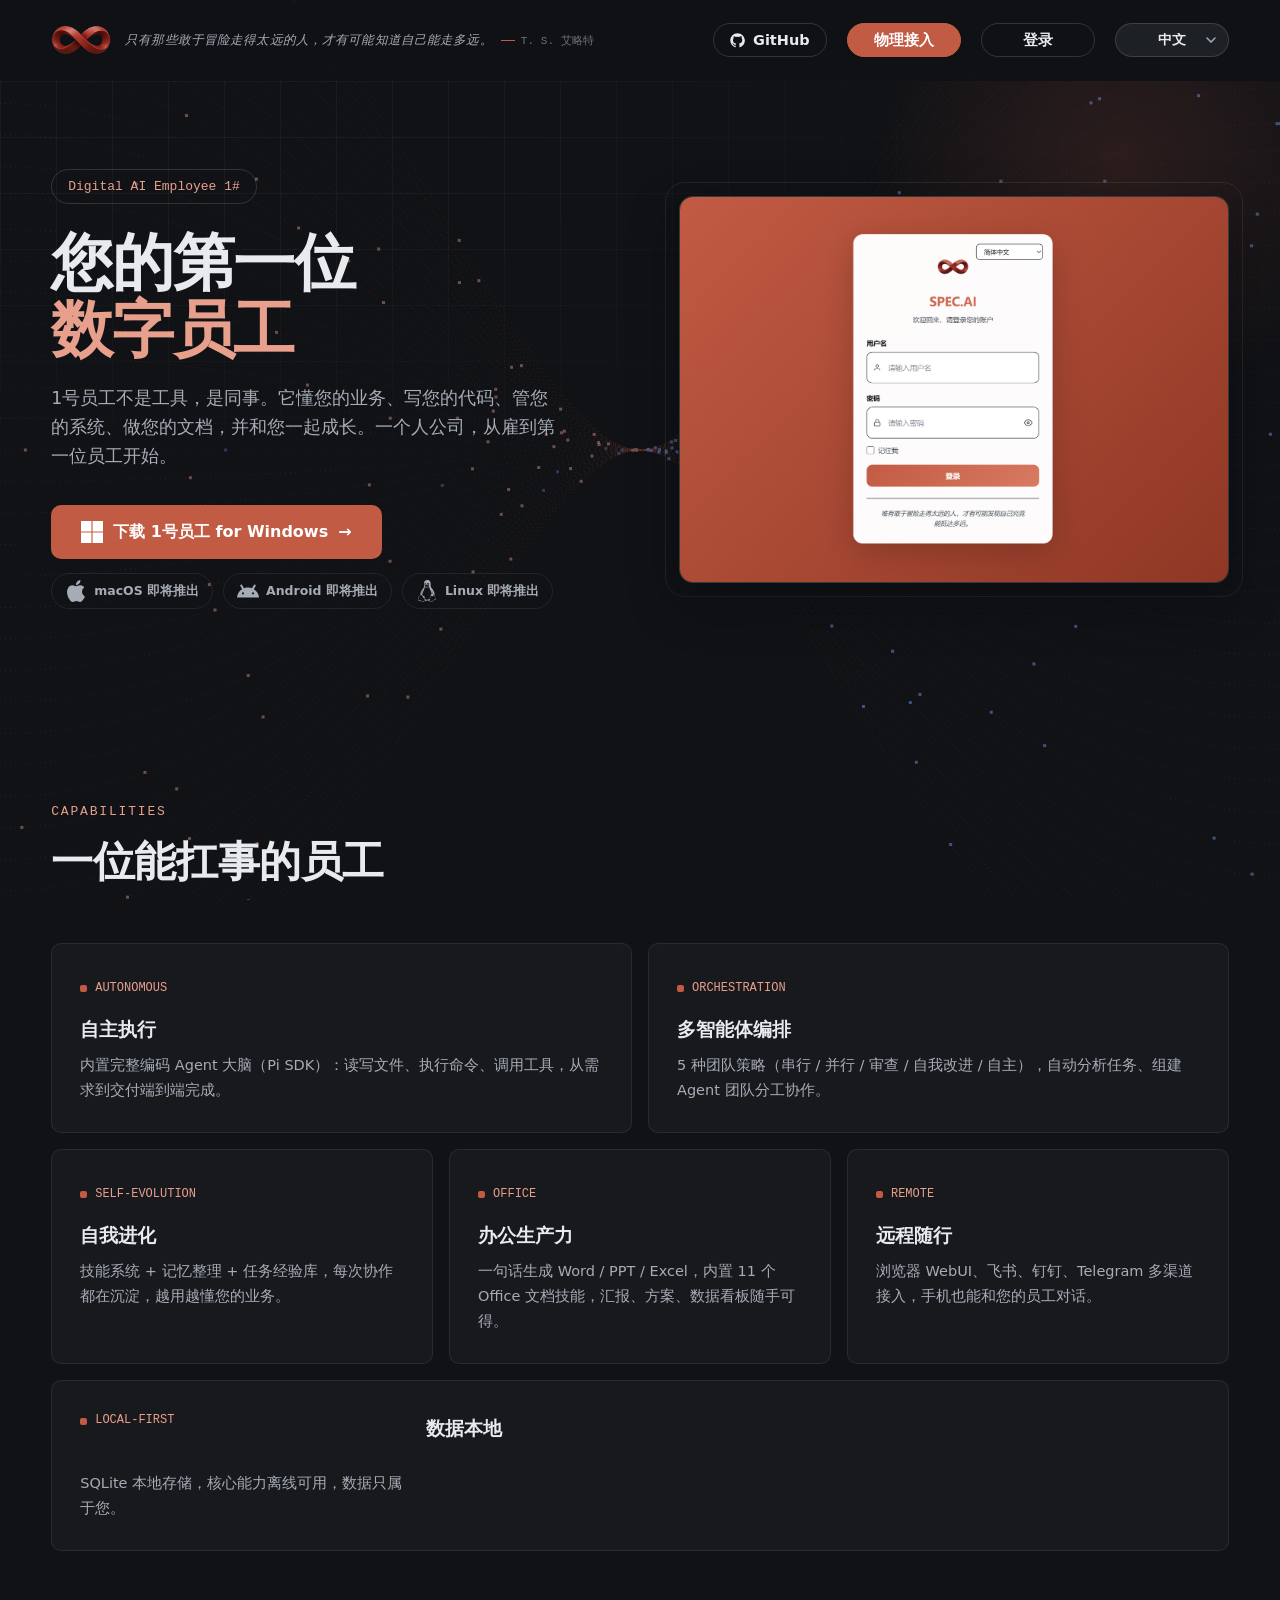
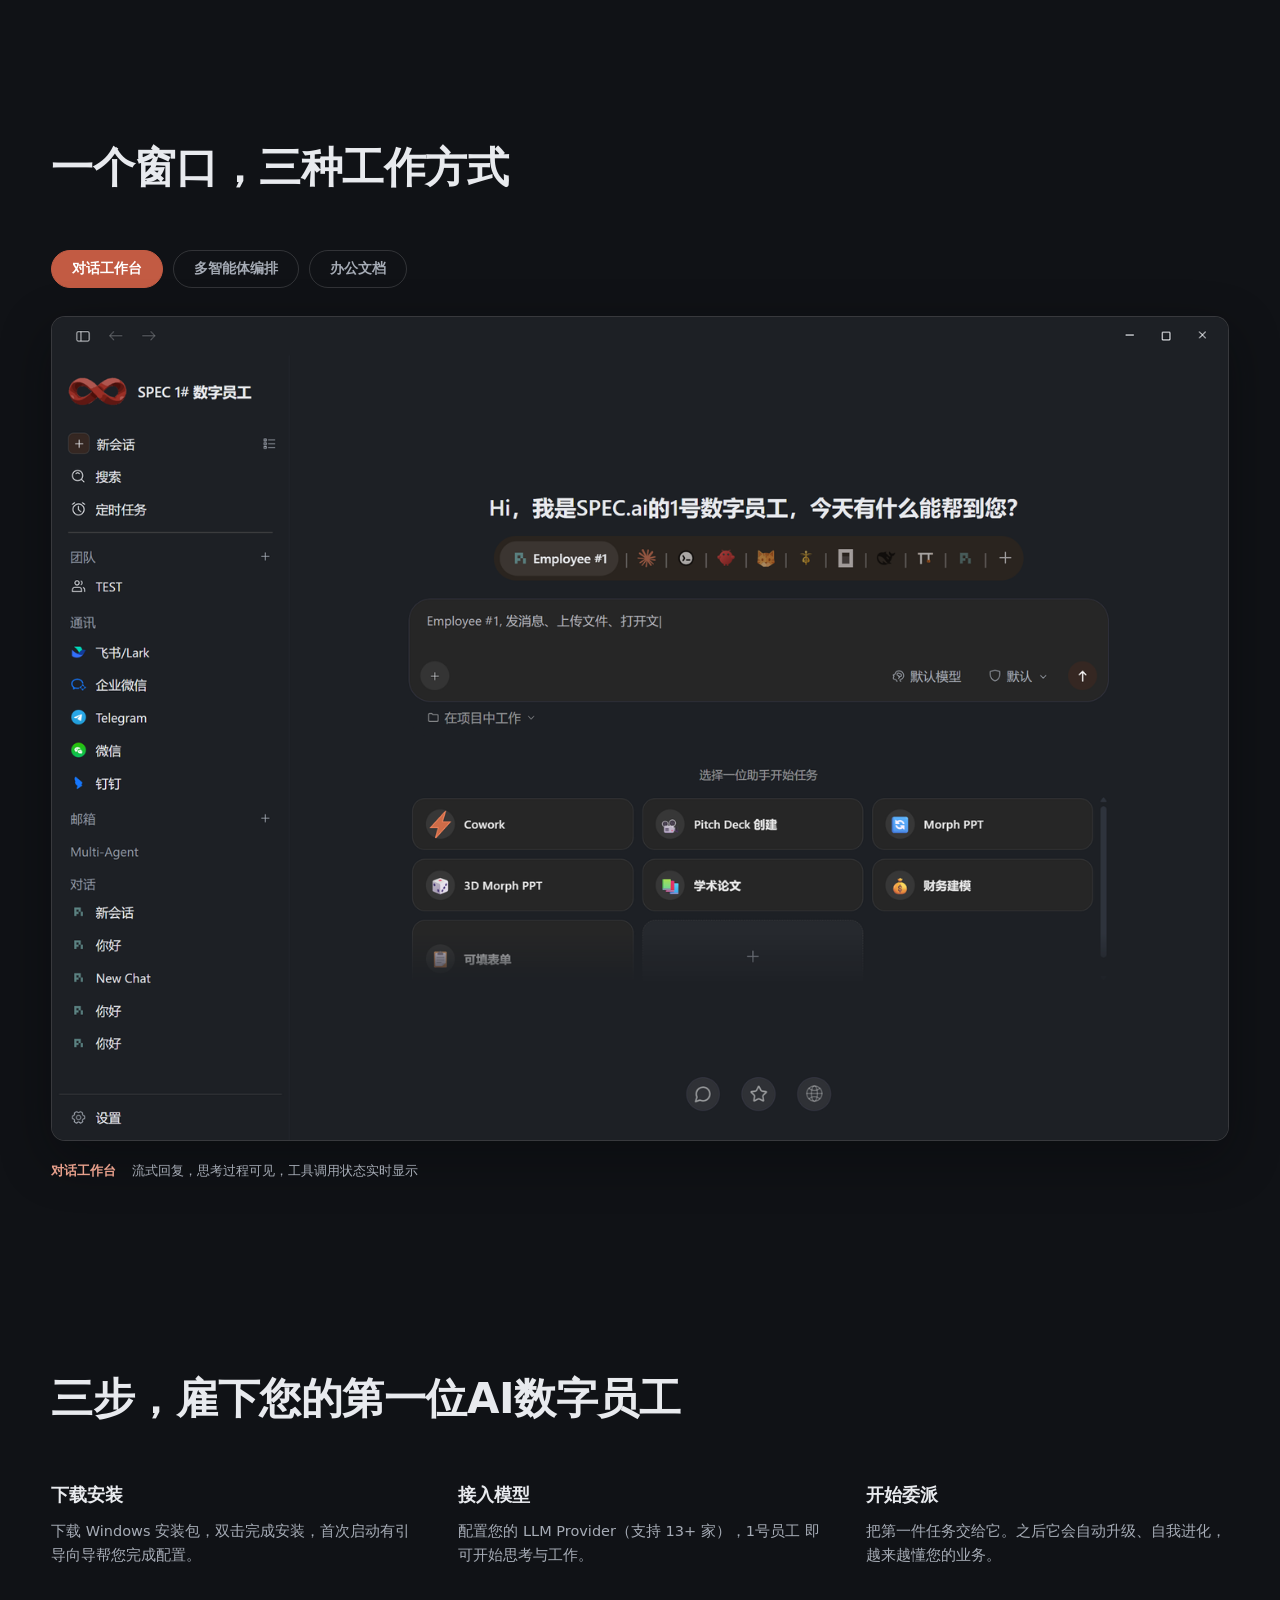
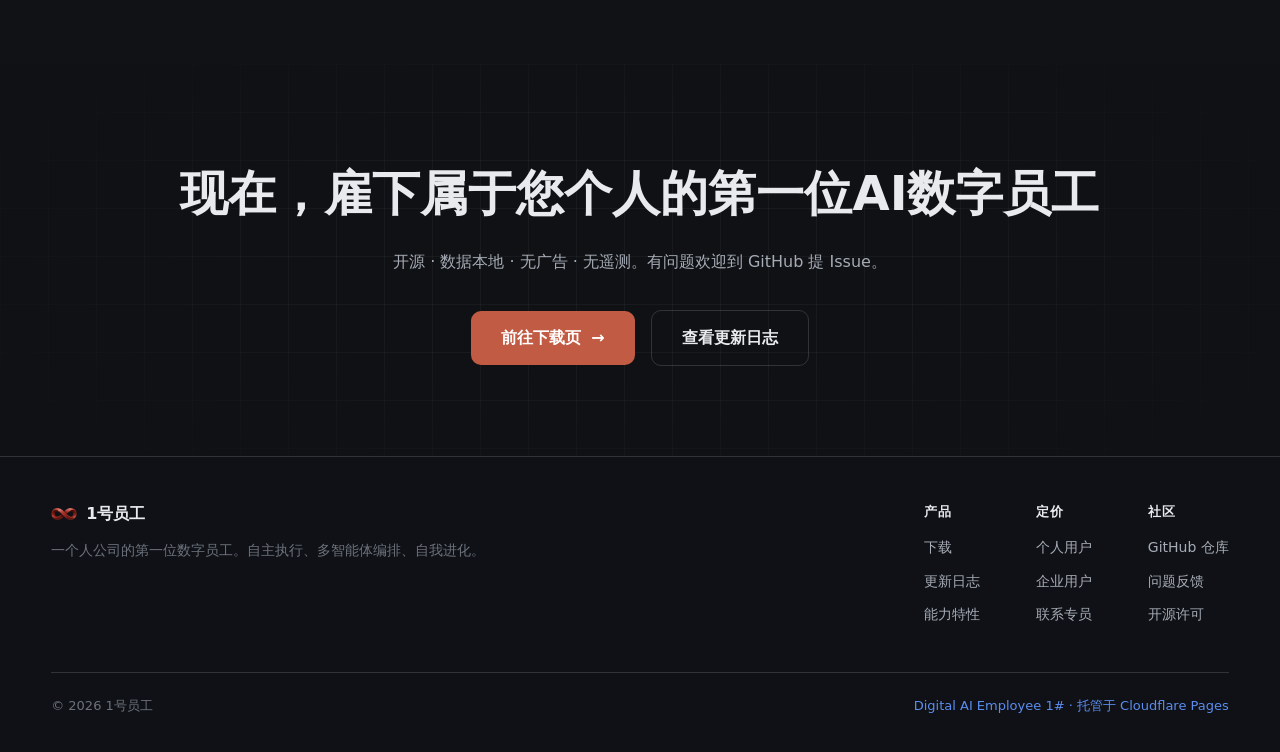
==== index.html @ 958ca96c "style(web): 首页下载区重排 + 标准品牌图标 — ①主下载按钮恢复原样式（含箭头），macOS/Android/Linux 改为底部弱化小胶囊（视觉层级清晰）②4 个系统图标全部替换为 S" ====
<!DOCTYPE html>
<html lang="zh-CN">
<head>
  <meta charset="UTF-8">
  <meta name="viewport" content="width=device-width, initial-scale=1.0">
  <title>1号员工，您的第一位数字员工 | Digital AI Employee 1#</title>
  <meta name="description" content="1号员工（Digital AI Employee 1#），一个人公司的第一位数字员工：自主执行、多智能体编排、自我进化、办公文档生成。Windows 正式版下载。">
  <meta property="og:title" content="1号员工，您的第一位数字员工">
  <meta property="og:description" content="不是工具，是同事。自主执行、多智能体编排、自我进化。Windows 正式版下载。">
  <meta property="og:type" content="website">
  <meta property="og:image" content="assets/img/app-hero.png">
  <meta property="og:image:width" content="1440">
  <meta property="og:image:height" content="1013">
  <link rel="icon" type="image/png" href="assets/img/favicon-32.png">
  <link rel="apple-touch-icon" href="assets/img/apple-touch-icon.png">
  <link rel="stylesheet" href="assets/css/style.css">
  <!-- SoftwareApplication 结构化数据（版本/下载链接随 releases.json 更新时同步修改） -->
  <script type="application/ld+json">
  {
    "@context": "https://schema.org",
    "@type": "SoftwareApplication",
    "name": "1号员工",
    "alternateName": "Digital AI Employee 1#",
    "applicationCategory": "BusinessApplication",
    "operatingSystem": "Windows 10/11",
    "softwareVersion": "1.1.3",
    "description": "一个人公司的第一位数字员工：自主执行、多智能体编排、自我进化、办公文档生成。",
    "url": "https://spec-ai.cn",
    "downloadUrl": "https://specai-agent-no1-installer.oss-cn-shanghai.aliyuncs.com/specai-1.1.3-win-x64.exe",
    "offers": { "@type": "Offer", "price": "0", "priceCurrency": "CNY" }
  }
  </script>
</head>
<body>

  
  <canvas id="bg-canvas" class="bg-canvas" aria-hidden="true"></canvas>
<!-- 导航 -->
  <header class="site-nav" id="site-nav">
    <div class="container">
      <a class="brand" href="index.html">
        <img src="assets/img/logo-nav.png" alt="1号员工 logo">
        <span class="brand-quote" data-i18n="brand-quote">Only those who will risk going too far can possibly find out how far one can go.<span class="quote-src" data-i18n="brand-quote-src">T. S. Eliot</span></span>
      </a>
      <nav class="nav-links" aria-label="主导航">
        <a class="nav-gh" href="https://github.com/lswdneil/Digital-AI-Employee" target="_blank" rel="noopener">
          <svg width="15" height="15" viewBox="0 0 24 24" fill="currentColor" aria-hidden="true"><path d="M12 .5C5.6.5.5 5.6.5 12c0 5.1 3.3 9.4 7.9 10.9.6.1.8-.2.8-.6v-2c-3.2.7-3.9-1.5-3.9-1.5-.5-1.3-1.3-1.7-1.3-1.7-1-.7.1-.7.1-.7 1.2.1 1.8 1.2 1.8 1.2 1 1.8 2.7 1.3 3.4 1 .1-.8.4-1.3.7-1.6-2.6-.3-5.3-1.3-5.3-5.7 0-1.3.4-2.3 1.2-3.1-.1-.3-.5-1.5.1-3.1 0 0 1-.3 3.2 1.2a11 11 0 0 1 5.8 0C17.3 4.7 18.3 5 18.3 5c.6 1.6.2 2.8.1 3.1.7.8 1.2 1.8 1.2 3.1 0 4.5-2.7 5.4-5.3 5.7.4.4.8 1.1.8 2.2v3.2c0 .3.2.7.8.6 4.6-1.5 7.9-5.8 7.9-10.9C23.5 5.6 18.4.5 12 .5Z"/></svg>
          <span data-i18n="nav-github">GitHub</span>
        </a>
        <a class="nav-gh nav-gh-brand" href="hardware.html" data-i18n="nav-hardware">物理接入</a>
        
      
        <a class="nav-gh nav-auth" href="login.html" data-i18n="nav-login">登录</a>
        <select class="lang-select" aria-label="Language" title="Language">
          <option value="zh">中文</option>
          <option value="en">English</option>
          <option value="ja">日本語</option>
          <option value="ko">한국어</option>
        </select>
      </nav>
    </div>
  </header>

  <main>
    <!-- Hero：左文案 / 右真实截图（非对称 Split） -->
    <section class="hero">
      <div class="container hero-inner">
        <div>
          <div class="hero-eyebrow fade-item">
            Digital AI Employee 1#
          </div>
          <h1 class="fade-item d1"><span data-i18n="hero-h1-1">您的第一位</span><br><span class="accent" data-i18n="hero-h1-2">数字员工</span></h1>
          <p class="hero-sub fade-item d2" data-i18n="hero-sub">1号员工不是工具，是同事。它懂您的业务、写您的代码、管您的系统、做您的文档，并和您一起成长。一个人公司，从雇到第一位员工开始。</p>
          <div id="hero-cta" class="hero-cta fade-item d3"></div>
        </div>
        <div class="hero-shot fade-item d4">
          <img src="assets/img/app-hero.png" alt="1号员工 对话工作台界面截图" width="1440" height="1013" data-i18n-alt="hero-shot-alt">
        </div>
      </div>
    </section>

    <!-- 能力特性（Bento 布局，由 releases.json + i18n 渲染） -->
    <section class="section" id="capabilities">
      <div class="container">
        <div class="section-head reveal">
          <div class="kicker">Capabilities</div>
          <h2 data-i18n="caps-title">一位能扛事的员工</h2>
        </div>
        <div id="caps-grid" class="caps"></div>
      </div>
    </section>

    <!-- 场景（真实截图 Tab） -->
    <section class="section section-alt section-scene">
      <div class="container">
        <div class="section-head reveal">
          <h2 data-i18n="scene-title">一个窗口，三种工作方式</h2>
        </div>

        <div class="tabs reveal" role="tablist" aria-label="工作场景">
          <button class="tab-btn active" data-tab="scene-work" role="tab" data-i18n="tab-work">对话工作台</button>
          <button class="tab-btn" data-tab="scene-team" role="tab" data-i18n="tab-team">多智能体编排</button>
          <button class="tab-btn" data-tab="scene-office" role="tab" data-i18n="tab-office">办公文档</button>
        </div>

        <div class="scene active" id="scene-work">
          <div class="scene-shot">
            <img src="assets/img/scene-work.png" alt="对话工作台界面截图" width="1440" height="1008">
          </div>
          <p class="scene-caption"><b data-i18n="tab-work">对话工作台</b><span data-i18n="cap-work">，流式回复，思考过程可见，工具调用状态实时显示</span></p>
        </div>

        <div class="scene" id="scene-team">
          <div class="scene-shot">
            <img src="assets/img/scene-team.png" alt="多智能体编排界面截图" width="1440" height="1008">
          </div>
          <p class="scene-caption"><b data-i18n="tab-team">多智能体编排</b><span data-i18n="cap-team">，5 种团队策略，自动组队分工，审批流人机协作</span></p>
        </div>

        <div class="scene" id="scene-office">
          <div class="scene-shot">
            <img src="assets/img/scene-light.png" alt="办公文档生成界面截图" width="1440" height="1057">
          </div>
          <p class="scene-caption"><b data-i18n="tab-office">办公文档</b><span data-i18n="cap-office">，一句话生成 Word / PPT / Excel，内置 11 个 Office 技能</span></p>
        </div>
      </div>
    </section>

    <!-- 三步上手 -->
    <section class="section">
      <div class="container">
        <div class="section-head reveal">
          <h2 data-i18n="steps-title">三步，雇下您的第一位AI数字员工</h2>
        </div>
        <div class="steps">
          <div class="step reveal">
            <h3><span data-i18n="step-1-t">下载安装</span></h3>
            <p data-i18n="step-1-d">下载 Windows 安装包，双击完成安装，首次启动有引导向导帮您完成配置。</p>
          </div>
          <div class="step reveal">
            <h3><span data-i18n="step-2-t">接入模型</span></h3>
            <p data-i18n="step-2-d">配置您的 LLM Provider（支持 13+ 家），1号员工 即可开始思考与工作。</p>
          </div>
          <div class="step reveal">
            <h3><span data-i18n="step-3-t">开始委派</span></h3>
            <p data-i18n="step-3-d">把第一件任务交给它。之后它会自动升级、自我进化，越来越懂您的业务。</p>
          </div>
        </div>
      </div>
    </section>

    <!-- 最终 CTA -->
    <section class="cta-band">
      <div class="container">
        <h2 class="reveal" data-i18n="cta-title">现在，雇下属于您个人的第一位AI数字员工</h2>
        <p class="reveal" data-i18n="cta-desc">开源 · 数据本地 · 无广告 · 无遥测。有问题欢迎到 GitHub 提 Issue。</p>
        <div class="hero-cta reveal">
          <a href="download.html" class="btn btn-primary" data-i18n="cta-download">前往下载页 <span class="arrow">→</span></a>
          <a href="changelog.html" class="btn btn-ghost-dark" data-i18n="cta-changelog">查看更新日志</a>
        </div>
      </div>
    </section>
  </main>

  <!-- 页脚 -->
  <footer class="site-footer">
    <div class="container">
            <div class="footer-grid">
        <div class="footer-intro">
          <div class="footer-brand">
            <img src="assets/img/logo-nav.png" alt="1号员工 logo">
            <span>1号员工</span>
          </div>
          <p class="footer-desc" data-i18n="footer-desc">一个人公司的第一位数字员工。自主执行、多智能体编排、自我进化。</p>
        </div>
        <div class="footer-cols">
          <div class="footer-col">
            <h4 data-i18n="footer-prod">产品</h4>
            <a href="download.html" data-i18n="footer-dl">下载</a>
            <a href="changelog.html" data-i18n="footer-log">更新日志</a>
            <a href="index.html#capabilities" data-i18n="footer-caps">能力特性</a>
          </div>
          <div class="footer-col">
            <h4 data-i18n="footer-pricing">定价</h4>
            <a href="pricing.html" data-i18n="footer-price-personal">个人用户</a>
            <a href="enterprise.html" data-i18n="footer-price-enterprise">企业用户</a>
            <a href="mailto:wd_alpha@163.com" data-i18n="footer-contact-sales">联系专员</a>
          </div>
          <div class="footer-col">
            <h4 data-i18n="footer-community">社区</h4>
            <a href="https://github.com/lswdneil/Digital-AI-Employee" target="_blank" rel="noopener" data-i18n="footer-gh">GitHub 仓库</a>
            <a href="https://github.com/lswdneil/Digital-AI-Employee/issues" target="_blank" rel="noopener" data-i18n="footer-issues">问题反馈</a>
            <a href="https://github.com/lswdneil/SPEC.AI.Website/blob/main/LICENSE" target="_blank" rel="noopener" data-i18n="footer-license">开源许可</a>
          </div>
        </div>
      </div>
<div class="footer-bottom">
        <span><span data-i18n="footer-copy">© 2026 1号员工</span></span>
        <span class="info-blue" data-i18n="footer-host">Digital AI Employee 1# · 托管于 Cloudflare Pages</span>
      </div>
    </div>
  </footer>

  <script src="assets/i18n/zh.js?v=6"></script>
  <script src="assets/js/main.js?v=5"></script>
  <script src="assets/js/background.js?v=5"></script>
</body>
</html>
---- assets/css/style.css ----
/* ============================================================
   1号员工（Digital AI Employee 1#）— 官网样式 v2（全站深色）
   品牌体系：D+B（DeepSeek 质感 + 红褐品牌锚点），全站锁定深色主题
   主色：红褐 #c25b43（暗色模式主行动色），呼应 App 图标红 #842018
   底色：中性蓝灰 深 #101216 / #17191d / #1d2025
   信息蓝 #5b8def 仅用于 info 类（版本号、链接等），与主行动色分离
   无外部字体依赖（国内访问友好），全部使用系统字体栈
   ============================================================ */

/* ---------- 设计令牌（全站深色） ---------- */
:root {
  /* 品牌红褐色阶（对应 App --aou-* 暗色系） */
  --aou-6: #c25b43;   /* 主行动色 */
  --aou-7: #d97a62;   /* hover */
  --aou-8: #e8a08c;   /* 浅红褐文字（深底） */
  --aou-9: #f3c8ba;

  /* 底色（中性蓝灰，深色主题内明度层次） */
  --ink: #101216;      /* 主背景 */
  --ink-2: #17191d;    /* 次级表面 / 卡片 */
  --ink-3: #1d2025;    /* 三级表面 / 分隔 */
  --ink-4: #262a31;    /* 边框加强 */

  /* 品牌主色（全站统一暗色模式主行动色） */
  --accent: #c25b43;
  --accent-hover: #d97a62;
  --accent-soft: #e8a08c;

  /* 信息蓝（仅 info：版本号、链接） */
  --info: #5b8def;

  /* 文字 */
  --text-primary: #e8eaee;
  --text-secondary: #a6acb6;
  --text-muted: #6c727c;

  /* 分隔线 */
  --line: rgba(255, 255, 255, 0.14);
  --line-soft: rgba(255, 255, 255, 0.08);

  --mono: "Cascadia Code", "JetBrains Mono", Consolas, "SF Mono", Menlo,
          "PingFang SC", "Hiragino Sans GB", "Microsoft YaHei", "Noto Sans CJK SC", monospace;
  --sans: "PingFang SC", "Hiragino Sans GB", "Microsoft YaHei", "Noto Sans CJK SC",
          -apple-system, "Segoe UI", system-ui, sans-serif;
  --radius: 10px;
  --maxw: 1100px;
  --shadow-pop: 0 18px 50px rgba(7, 9, 12, 0.45);
}

/* ---------- 基础 ---------- */
* { box-sizing: border-box; margin: 0; padding: 0; }

html { scroll-behavior: smooth; }

body {
  font-family: var(--sans);
  background: var(--ink);
  color: var(--text-primary);
  line-height: 1.65;
  -webkit-font-smoothing: antialiased;
  text-rendering: optimizeLegibility;
}

img, svg { display: block; max-width: 100%; }

a { color: inherit; }

/* ---------- 全站固定背景（Gateway Flow 粒子流线） ---------- */
.bg-canvas {
  position: fixed;
  inset: 0;
  width: 100%;
  height: 100%;
  z-index: 0;
  pointer-events: none;
  opacity: 0.6;
}

::selection { background: var(--accent); color: #fff; }

:focus-visible {
  outline: 2px solid var(--accent);
  outline-offset: 3px;
  border-radius: 4px;
}

.container {
  width: 100%;
  margin: 0 auto;
  padding: 0 clamp(16px, 4vw, 56px);
}

.mono { font-family: var(--mono); }

/* ---------- 顶部导航 ---------- */
.site-nav {
  position: sticky; top: 0; z-index: 50;
  backdrop-filter: blur(12px);
  -webkit-backdrop-filter: blur(12px);
  background: rgba(16, 18, 22, 0.85);
  border-bottom: 1px solid transparent;
}
.site-nav.is-scrolled { border-color: var(--line); background: rgba(16, 18, 22, 0.94); }
.site-nav .container {
  display: flex; align-items: center; justify-content: space-between;
  min-height: 76px;
  padding-top: 10px;
  padding-bottom: 10px;
}
.brand {
  display: flex; align-items: center; gap: 14px;
  text-decoration: none;
  min-width: 0;
  flex: 1 1 auto;
}
.brand img {
  width: 60px; height: 60px;
  border-radius: 12px;
  object-fit: contain;
  flex: none;
}
.brand-quote {
  font-size: 12.5px;
  line-height: 1.5;
  color: var(--text-secondary);
  font-style: italic;
  letter-spacing: 0.01em;
  min-width: 0;
  white-space: normal;
}
.brand-quote .quote-src {
  display: inline;
  font-style: normal;
  font-family: var(--mono);
  font-size: 11px;
  color: var(--text-muted);
  margin-left: 8px;
}
.brand-quote .quote-src::before {
  content: "";
  display: inline-block;
  width: 14px; height: 1px;
  background: var(--accent);
  vertical-align: middle;
  margin-right: 6px;
}
.nav-links { display: flex; align-items: center; gap: 20px; }
.nav-links a {
  color: var(--text-secondary); text-decoration: none; font-size: 14.5px;
  transition: color 0.18s ease;
}
.nav-links a:hover { color: var(--text-primary); }
.nav-gh {
  display: inline-flex; align-items: center; justify-content: center; gap: 8px;
  color: var(--text-primary) !important;
  border: 1px solid var(--line); border-radius: 999px;
  padding: 0 16px; font-size: 13.5px; font-weight: 600; line-height: 1;
  height: 34px;
  white-space: nowrap;
  transition: border-color 0.18s ease, background 0.18s ease;
}
.nav-gh:hover { border-color: var(--accent); background: rgba(194, 91, 67, 0.12); }

/* 品牌底色按钮（物理接入） */
.nav-gh-brand {
  background: var(--accent);
  border-color: var(--accent);
  color: #fff !important;
}
.nav-gh-brand:hover {
  background: var(--accent-hover);
  border-color: var(--accent-hover);
  box-shadow: 0 6px 18px rgba(194, 91, 67, 0.35);
}

/* 物理世界按钮（翡翠绿，taste-skill 单一 accent + AA 对比：白字 4.5:1+） */
.nav-gh-physical {
  background: #178a4d;
  border-color: #178a4d;
  color: #fff !important;
}
.nav-gh-physical:hover {
  background: #1ea35c;
  border-color: #1ea35c;
  box-shadow: 0 6px 18px rgba(23, 138, 77, 0.35);
}

/* ---------- 语言下拉（最右上角，与 GitHub 按钮同尺寸） ---------- */
.lang-select {
  font-family: var(--sans);
  font-size: 13.5px; font-weight: 600;
  line-height: 1;
  color: var(--text-primary);
  background: var(--ink-3);
  border: 1px solid var(--line);
  border-radius: 999px;
  padding: 0 16px;
  text-align: center;
  height: 34px;
  cursor: pointer;
  appearance: none;
  -webkit-appearance: none;
  background-image: url("data:image/svg+xml,%3Csvg xmlns='http://www.w3.org/2000/svg' width='10' height='6' viewBox='0 0 10 6'%3E%3Cpath d='M1 1l4 4 4-4' stroke='%23a6acb6' stroke-width='1.5' fill='none' stroke-linecap='round'/%3E%3C/svg%3E");
  background-repeat: no-repeat;
  background-position: right 12px center;
  transition: border-color 0.15s ease;
}
.lang-select:hover { border-color: var(--accent); }
.lang-select:focus-visible { outline: 2px solid var(--accent); outline-offset: 2px; }
.lang-select option { background: var(--ink-2); color: var(--text-primary); }

/* ---------- Hero（非对称 Split：左文案 / 右截图） ---------- */
.hero {
  background: transparent;
  color: var(--text-primary);
  position: relative;
  overflow: hidden;
  padding: 88px 0 96px;
}
/* 背景网格 + 红褐光晕（纯 CSS） */
.hero::before {
  content: "";
  position: absolute; inset: 0;
  background-image:
    linear-gradient(rgba(255, 255, 255, 0.04) 1px, transparent 1px),
    linear-gradient(90deg, rgba(255, 255, 255, 0.04) 1px, transparent 1px);
  background-size: 56px 56px;
  mask-image: radial-gradient(ellipse 80% 80% at 20% 10%, #000 20%, transparent 75%);
  -webkit-mask-image: radial-gradient(ellipse 80% 80% at 20% 10%, #000 20%, transparent 75%);
  pointer-events: none;
}
.hero::after {
  content: "";
  position: absolute;
  width: 560px; height: 560px; border-radius: 50%;
  background: radial-gradient(circle, rgba(194, 91, 67, 0.16), transparent 65%);
  top: -200px; right: -120px;
  pointer-events: none;
}
.hero-inner {
  position: relative; z-index: 1;
  display: grid;
  grid-template-columns: 1.02fr 0.98fr;
  gap: 56px;
  align-items: center;
}

.hero-eyebrow {
  display: inline-flex; align-items: center; gap: 10px;
  font-family: var(--mono); font-size: 13px; color: var(--accent-soft);
  border: 1px solid var(--line); border-radius: 999px;
  padding: 6px 16px; margin-bottom: 26px;
}
.hero-eyebrow .dot { width: 7px; height: 7px; border-radius: 50%; background: var(--accent); box-shadow: 0 0 10px var(--accent); }

.hero h1 {
  font-size: clamp(40px, 5.6vw, 62px);
  font-weight: 900;
  letter-spacing: -0.02em;
  line-height: 1.08;
  margin-bottom: 20px;
}
.hero h1 .accent { color: var(--accent-soft); }
.hero-sub {
  max-width: 46ch;
  font-size: clamp(15.5px, 1.9vw, 17.5px);
  color: var(--text-secondary);
  margin-bottom: 34px;
}

.hero-cta { display: flex; align-items: center; gap: 16px; flex-wrap: wrap; margin-bottom: 0; }

/* Hero 下载区：主下载按钮 + 预留平台小入口 */
.hero-dl {
  display: flex;
  flex-direction: column;
  align-items: flex-start;
  gap: 14px;
}
.hero-dl-main { display: flex; flex-wrap: wrap; gap: 12px; }
.hero-soon-row { display: flex; flex-wrap: wrap; gap: 10px; }
.hero-soon-item {
  display: inline-flex;
  align-items: center;
  gap: 7px;
  font-size: 12.5px;
  font-weight: 600;
  color: var(--text-secondary);
  border: 1px solid var(--line-soft);
  border-radius: 999px;
  padding: 6px 13px;
  text-decoration: none;
  white-space: nowrap;
  transition: border-color 0.18s ease, color 0.18s ease;
}
.hero-soon-item:hover { border-color: rgba(194, 91, 67, 0.45); color: var(--text-primary); }
.hero-soon-item svg { flex: none; }

.btn {
  display: inline-flex; align-items: center; gap: 10px;
  font-size: 16px; font-weight: 700;
  padding: 14px 30px; border-radius: var(--radius);
  text-decoration: none; cursor: pointer; border: none;
  transition: transform 0.16s ease, box-shadow 0.16s ease, background 0.16s ease;
}
.btn:active { transform: translateY(1px); }

.btn-primary { background: var(--accent); color: #fff; }
.btn-primary:hover { background: var(--accent-hover); box-shadow: 0 12px 30px rgba(194, 91, 67, 0.4); transform: translateY(-2px); }
.btn-primary .arrow { transition: transform 0.18s ease; }
.btn-primary:hover .arrow { transform: translateX(4px); }

.btn-ghost-dark { border: 1px solid var(--line); color: var(--text-primary); background: transparent; }
.btn-ghost-dark:hover { border-color: rgba(255, 255, 255, 0.4); transform: translateY(-2px); }

/* Hero 右侧截图 */
.hero-shot {
  position: relative;
}
.hero-shot img {
  width: 100%;
  height: auto;
  max-width: 1440px;
  margin: 0 auto;
  border-radius: 14px;
  border: 1px solid var(--line);
  box-shadow: var(--shadow-pop);
  background: var(--ink-2);
}
.hero-shot::after {
  content: "";
  position: absolute; inset: -14px;
  border: 1px solid var(--line-soft);
  border-radius: 20px;
  z-index: -1;
}

/* ---------- 通用区块（全站深色） ---------- */
.section { padding: 96px 0; }
.section-tight { padding-top: 56px; }
.section-tight-sm { padding-top: 40px; }
.section-head { margin-bottom: 56px; }
.section-head .kicker {
  font-family: var(--mono); font-size: 13px; letter-spacing: 0.14em;
  color: var(--accent-soft); text-transform: uppercase; margin-bottom: 14px;
}
.section-head h2 {
  font-size: clamp(28px, 4.5vw, 42px);
  font-weight: 900; letter-spacing: -0.01em; line-height: 1.2;
}

/* 区块背景层次（深色内明度微调） */
.section-alt { background: rgba(23, 25, 29, 0.88); }
.section-alt .section-head h2 { color: var(--text-primary); }

/* ---------- 能力区（Bento 不对称网格） ---------- */
.caps {
  display: grid;
  grid-template-columns: repeat(12, 1fr);
  gap: 16px;
}
.cap-item {
  grid-column: span 6;
  background: var(--ink-2);
  border: 1px solid var(--line-soft);
  border-radius: var(--radius);
  padding: 30px 28px;
  transition: transform 0.18s ease, border-color 0.18s ease;
}
.cap-item:hover { transform: translateY(-3px); border-color: rgba(194, 91, 67, 0.45); }
.cap-item h3 { font-size: 18.5px; font-weight: 800; margin-bottom: 8px; }
.cap-item p { color: var(--text-secondary); font-size: 14.5px; line-height: 1.7; }
.cap-item .cap-tag {
  display: inline-flex; align-items: center; gap: 8px;
  font-family: var(--mono); font-size: 12px; color: var(--accent-soft);
  margin-bottom: 16px;
}
.cap-item .cap-tag::before {
  content: ""; width: 7px; height: 7px; border-radius: 2px;
  background: var(--accent);
}
.cap-sm { grid-column: span 4; }
.cap-wide { grid-column: span 12; display: grid; grid-template-columns: 1fr 2.4fr; gap: 24px; align-items: center; }
.cap-wide h3 { margin-bottom: 0; }
.cap-wide p { margin-bottom: 0; }

/* ---------- 场景区（真实截图） ---------- */
.section-scene { background: var(--ink); }
.tabs { display: flex; gap: 10px; margin-bottom: 28px; flex-wrap: wrap; }
.tab-btn {
  font-size: 14px; font-weight: 600;
  padding: 9px 20px; border-radius: 999px;
  border: 1px solid var(--line); background: transparent; color: var(--text-secondary);
  cursor: pointer; transition: all 0.18s ease;
}
.tab-btn:hover { color: var(--text-primary); }
.tab-btn.active { background: var(--accent); border-color: var(--accent); color: #fff; }

.scene { display: none; }
.scene.active { display: block; animation: fadeUp 0.4s ease both; }
.scene-shot {
  border: 1px solid var(--line);
  border-radius: 14px;
  background: var(--ink-2);
  overflow: hidden;
  box-shadow: var(--shadow-pop);
}
.scene-shot img { width: 100%; height: auto; max-width: 1440px; margin: 0 auto; }
.scene-caption {
  margin-top: 20px; display: flex; gap: 16px; flex-wrap: wrap;
  font-family: var(--mono); font-size: 13px; color: var(--text-secondary);
}
.scene-caption b { color: var(--accent-soft); font-weight: 600; }
.scene-caption .info-blue { color: var(--info); }

/* ---------- 三步上手 ---------- */
.steps { display: grid; grid-template-columns: repeat(3, 1fr); gap: 44px; position: relative; }
.step { position: relative; padding-top: 0; }
.step h3 { font-size: 18px; font-weight: 800; margin-bottom: 10px; }
.step h3 .step-no { color: var(--accent); font-family: var(--mono); margin-right: 8px; }
.step p { color: var(--text-secondary); font-size: 14.5px; }

/* ---------- 最终 CTA ---------- */
.cta-band {
  background: rgba(16, 18, 22, 0.9);
  color: var(--text-primary);
  padding: 90px 0;
  position: relative; overflow: hidden;
  text-align: center;
}
.cta-band::before {
  content: ""; position: absolute; inset: 0;
  background-image:
    linear-gradient(rgba(255, 255, 255, 0.04) 1px, transparent 1px),
    linear-gradient(90deg, rgba(255, 255, 255, 0.04) 1px, transparent 1px);
  background-size: 48px 48px;
  mask-image: radial-gradient(ellipse 80% 100% at 50% 50%, #000 30%, transparent 75%);
  -webkit-mask-image: radial-gradient(ellipse 80% 100% at 50% 50%, #000 30%, transparent 75%);
  pointer-events: none;
}
.cta-band h2 { font-size: clamp(30px, 5vw, 48px); font-weight: 900; margin-bottom: 16px; position: relative; }
.cta-band p { color: var(--text-secondary); margin-bottom: 34px; position: relative; }
.cta-band .hero-cta { justify-content: center; position: relative; }

/* ---------- 硬件接入页 ---------- */
.hw-card .os-icon { background: var(--ink-3); color: var(--accent-soft); }
.status-badge {
  display: inline-flex; align-items: center; gap: 6px;
  font-size: 11.5px; font-weight: 700;
  padding: 3px 10px; border-radius: 999px;
  margin-top: 14px;
}
.status-badge::before { content: ""; width: 6px; height: 6px; border-radius: 50%; background: currentColor; }
.status-badge.ready { color: #3fbf77; background: rgba(63, 191, 119, 0.12); }
.status-badge.soon { color: #d9a13c; background: rgba(217, 161, 60, 0.12); }
.status-badge.eval { color: #a6acb6; background: rgba(166, 172, 182, 0.12); }
.hw-route {
  display: grid; grid-template-columns: 1.6fr 1fr 1.4fr auto;
  align-items: center; gap: 18px;
  padding: 16px 4px; border-bottom: 1px solid var(--line-soft);
  font-size: 14.5px;
}
.hw-route .mono { color: var(--accent-soft); font-size: 12.5px; }
.hw-note { margin-top: 24px; font-size: 13.5px; color: var(--text-muted); }

/* ---------- 页脚 ---------- */
.site-footer { background: rgba(16, 18, 22, 0.92); border-top: 1px solid var(--line); color: var(--text-muted); padding: 44px 0 36px; }
.footer-grid {
  display: flex;
  justify-content: space-between;
  align-items: flex-start;
  gap: 48px;
  flex-wrap: wrap;
  margin-bottom: 36px;
}
.footer-intro { flex: 1 1 300px; min-width: 0; }
.footer-cols { display: flex; gap: 56px; flex-wrap: wrap; }
.footer-brand { font-weight: 800; color: var(--text-primary); font-size: 16px; display: flex; align-items: center; gap: 9px; }
.footer-brand img { width: 26px; height: 26px; object-fit: contain; }
.footer-desc {
  margin-top: 12px;
  font-size: 14px;
  line-height: 1.6;
  white-space: nowrap;
}
.footer-col h4 { font-size: 13px; color: var(--text-primary); margin-bottom: 14px; letter-spacing: 0.06em; }
.footer-col a { display: block; font-size: 14px; color: var(--text-secondary); text-decoration: none; margin-bottom: 10px; }
.footer-col a:hover { color: var(--accent-soft); }
.footer-bottom {
  border-top: 1px solid var(--line); padding-top: 22px;
  display: flex; justify-content: space-between; gap: 16px; flex-wrap: wrap;
  font-size: 13px;
}
.footer-bottom .info-blue { color: var(--info); }
.footer-bottom--plain { border-top: none; padding-top: 0; }

/* ---------- 子页面（下载 / 更新日志） ---------- */
.page-hero { background: rgba(16, 18, 22, 0.88); color: var(--text-primary); padding: 64px 0 56px; border-bottom: 1px solid var(--line-soft); }
.page-hero h1 { font-size: clamp(30px, 4.5vw, 44px); font-weight: 900; margin-bottom: 10px; }
.page-hero p { color: var(--text-secondary); max-width: 680px; }
.page-hero p .info-blue { color: var(--info); }

.dl-grid { display: grid; grid-template-columns: repeat(3, 1fr); gap: 22px; }
.dl-card {
  border: 1px solid var(--line-soft); border-radius: var(--radius);
  background: var(--ink-2);
  padding: 26px 24px;
  transition: transform 0.18s ease, border-color 0.18s ease;
  display: flex; flex-direction: column;
}
.dl-card:hover { transform: translateY(-4px); border-color: rgba(194, 91, 67, 0.4); }
.dl-card .os-icon {
  width: 46px; height: 46px; border-radius: 12px;
  background: var(--ink-3); color: var(--accent-soft);
  display: grid; place-items: center; margin-bottom: 18px;
  font-size: 20px;
}
.dl-card h3 { font-size: 19px; font-weight: 800; margin-bottom: 4px; }
.dl-card .os-hint { font-size: 13.5px; color: var(--text-muted); margin-bottom: 20px; }
.dl-card > p { font-size: 14px; color: var(--text-secondary); }
.dl-card .btn { justify-content: center; width: 100%; font-size: 15px; padding: 12px 20px; }
.dl-card .soon {
  display: inline-flex; align-items: center; justify-content: center; gap: 8px;
  width: 100%; font-size: 15px; font-weight: 700;
  padding: 12px 20px; border-radius: var(--radius);
  border: 1px dashed var(--line); color: var(--text-secondary);
}
.dl-card .meta {
  margin-top: 16px; padding-top: 14px; border-top: 1px dashed var(--line-soft);
  font-family: var(--mono); font-size: 12.5px; color: var(--text-muted);
  display: flex; justify-content: space-between; gap: 8px; word-break: break-all;
}

.dl-files { margin-top: 44px; }
.dl-files h2 { font-size: 20px; font-weight: 800; margin-bottom: 20px; }
.file-row {
  display: grid; grid-template-columns: 1.6fr 1fr 2.4fr auto;
  align-items: center; gap: 18px;
  padding: 18px 4px; border-bottom: 1px solid var(--line-soft);
}
.file-row.head { font-family: var(--mono); font-size: 12px; color: var(--text-muted); letter-spacing: 0.06em; border-bottom-color: var(--line); }
.file-name { font-weight: 700; font-size: 14.5px; word-break: break-all; }
.file-type { font-size: 13px; color: var(--text-muted); }
.file-size { font-family: var(--mono); font-size: 13px; color: var(--text-secondary); }
.file-sha { font-family: var(--mono); font-size: 12px; color: var(--text-muted); word-break: break-all; }
.copy-btn {
  font-size: 12.5px; font-weight: 600; color: var(--accent-soft);
  background: transparent; border: 1px solid rgba(194, 91, 67, 0.4);
  border-radius: 7px; padding: 6px 12px; cursor: pointer; white-space: nowrap;
  transition: all 0.15s ease;
}
.copy-btn:hover { background: var(--accent); border-color: var(--accent); color: #fff; }
.copy-btn.copied { background: #3fbf77; border-color: #3fbf77; color: #fff; }

.install-tips { margin-top: 56px; }
.install-tips h2 { font-size: 20px; font-weight: 800; margin-bottom: 20px; }
.tip {
  display: grid; grid-template-columns: 96px 1fr; gap: 18px;
  padding: 18px 0; border-bottom: 1px solid var(--line-soft);
  align-items: start;
}
.tip .step-num {
  font-family: var(--mono); font-weight: 800; color: var(--accent-soft); font-size: 14px; padding-top: 3px;
}
.tip p { font-size: 14.5px; color: var(--text-secondary); }
.tip code {
  font-family: var(--mono); font-size: 13px; background: rgba(255, 255, 255, 0.07);
  padding: 1px 7px; border-radius: 5px; color: var(--accent-soft);
}

/* ---------- 更新日志 ---------- */
.release {
  display: grid; grid-template-columns: 190px 1fr;
  gap: 30px; padding: 34px 0;
  border-bottom: 1px solid var(--line-soft);
}
.release:first-child { border-top: 1px solid var(--line-soft); }
.release-ver .tag {
  font-family: var(--mono); font-weight: 800; font-size: 19px;
}
.release-ver .tag a { text-decoration: none; }
.release-ver .tag a:hover { color: var(--accent-soft); }
.release-ver .date { font-family: var(--mono); font-size: 13px; color: var(--text-muted); margin-top: 6px; }
.release-ver .badge-new {
  display: inline-block; margin-top: 10px;
  font-size: 11.5px; font-weight: 700; color: #fff; background: var(--accent);
  padding: 3px 10px; border-radius: 999px;
}
.release-body ul { list-style: none; }
.release-body li {
  position: relative; padding-left: 22px; margin-bottom: 8px;
  font-size: 15px; color: var(--text-secondary);
}
.release-body li::before {
  content: ""; position: absolute; left: 4px; top: 10px;
  width: 7px; height: 7px; border-radius: 2px; background: var(--accent);
}

/* ---------- 404 ---------- */
.err-wrap { min-height: 70vh; display: grid; place-items: center; text-align: center; padding: 60px 24px; }
.err-code { font-family: var(--mono); font-size: clamp(80px, 16vw, 160px); font-weight: 900; line-height: 1; color: transparent; -webkit-text-stroke: 2px var(--accent); }
.err-wrap p { color: var(--text-secondary); margin: 18px 0 30px; }

/* ---------- 滚动显现 ---------- */
.reveal { opacity: 0; transform: translateY(26px); transition: opacity 0.6s ease, transform 0.6s ease; }
.reveal.in { opacity: 1; transform: none; }

@keyframes fadeUp { from { opacity: 0; transform: translateY(18px); } to { opacity: 1; transform: none; } }

/* 入场动画（Hero） */
.fade-item { opacity: 0; animation: fadeUp 0.7s ease forwards; }
.fade-item.d1 { animation-delay: 0.08s; }
.fade-item.d2 { animation-delay: 0.18s; }
.fade-item.d3 { animation-delay: 0.3s; }
.fade-item.d4 { animation-delay: 0.44s; }

/* ---------- 响应式 ---------- */
@media (max-width: 960px) {
  .hero-inner { grid-template-columns: 1fr; gap: 40px; }
  .hero { text-align: left; }
  .hero-cta { justify-content: flex-start; }
  .caps { grid-template-columns: 1fr; }
  .cap-item, .cap-sm, .cap-wide { grid-column: span 1; }
  .cap-wide { grid-template-columns: 1fr; }
  .steps { grid-template-columns: 1fr; gap: 30px; }
  .dl-grid { grid-template-columns: 1fr; }
  .file-row { grid-template-columns: 1fr; gap: 8px; padding: 16px 0; }
  .file-row.head { display: none; }
  .release { grid-template-columns: 1fr; gap: 14px; }
  .footer-grid { flex-direction: column; gap: 28px; }
  .footer-desc { white-space: normal; }
  .nav-links .nav-link-text { display: none; }
  .brand img { width: 48px; height: 48px; }
  .site-nav .container { min-height: 68px; }
}

@media (prefers-reduced-motion: reduce) {
  *, *::before, *::after { animation-duration: 0.01ms !important; transition-duration: 0.01ms !important; }
  html { scroll-behavior: auto; }
  .reveal { opacity: 1; transform: none; }
  .fade-item { opacity: 1; }
}

/* ---------- 账户体系（登录 / 注册） ---------- */
.auth-card {
  max-width: 440px;
  margin: 0 auto;
  background: var(--ink-2);
  border: 1px solid var(--line-soft);
  border-radius: var(--radius);
  padding: 32px 30px 28px;
}
.auth-tabs {
  display: flex;
  gap: 4px;
  background: rgba(255, 255, 255, 0.04);
  border-radius: 10px;
  padding: 4px;
  margin-bottom: 18px;
}
.auth-tab {
  flex: 1;
  padding: 9px 0;
  border: none;
  border-radius: 8px;
  background: transparent;
  color: var(--text-secondary);
  font-size: 14.5px;
  font-weight: 700;
  cursor: pointer;
  transition: background 0.18s ease, color 0.18s ease;
}
.auth-tab.active { background: var(--accent); color: #fff; }
.auth-methods {
  display: flex;
  gap: 18px;
  margin-bottom: 22px;
}
.auth-method {
  border: none;
  background: transparent;
  color: var(--text-muted);
  font-size: 14px;
  padding: 0 0 6px;
  cursor: pointer;
  border-bottom: 2px solid transparent;
}
.auth-method.active { color: var(--text-primary); border-bottom-color: var(--accent); }
.auth-field { margin-bottom: 16px; }
.auth-field label {
  display: block;
  font-size: 13px;
  color: var(--text-secondary);
  margin-bottom: 7px;
}
.auth-field input {
  width: 100%;
  box-sizing: border-box;
  background: var(--ink);
  border: 1px solid var(--line);
  border-radius: 10px;
  color: var(--text-primary);
  font-size: 15px;
  padding: 11px 14px;
  outline: none;
  transition: border-color 0.18s ease;
}
.auth-field input:focus { border-color: rgba(194, 91, 67, 0.55); }
.auth-field input::placeholder { color: var(--text-muted); }
.auth-code-row { display: flex; gap: 10px; }
.auth-code-row input { flex: 1; min-width: 0; }
.auth-code-row .btn { white-space: nowrap; }
#auth-submit { width: 100%; margin-top: 6px; }
.auth-msg {
  min-height: 20px;
  margin-top: 14px;
  font-size: 13.5px;
  line-height: 1.55;
  color: var(--text-secondary);
}
.auth-msg.error { color: #e0605a; }
.auth-msg.ok { color: var(--info); }
.auth-hint {
  margin-top: 14px;
  font-size: 12.5px;
  color: var(--text-muted);
  line-height: 1.6;
}
.auth-link-row {
  display: flex;
  justify-content: center;
  gap: 16px;
  margin-top: 10px;
}
.auth-link {
  border: none;
  background: transparent;
  color: var(--accent-soft);
  font-size: 13px;
  cursor: pointer;
  padding: 4px 2px;
  text-decoration: underline;
  text-underline-offset: 3px;
}
.auth-link:hover { color: var(--accent); }
.auth-method:disabled { opacity: 0.4; cursor: not-allowed; }

/* ---------- 账户中心 ---------- */
.acc-block { margin-bottom: 26px; }
.acc-block-title { font-size: 16px; font-weight: 800; margin-bottom: 14px; color: var(--text-primary); }
.acc-rows { margin: 0; }
.acc-row {
  display: flex;
  justify-content: space-between;
  gap: 16px;
  padding: 10px 0;
  border-bottom: 1px solid var(--line-soft);
  font-size: 14px;
}
.acc-row dt { color: var(--text-secondary); }
.acc-row dd { color: var(--text-primary); margin: 0; text-align: right; word-break: break-all; }
.acc-stats { display: grid; grid-template-columns: repeat(3, 1fr); gap: 14px; }
.acc-stat {
  background: var(--ink);
  border: 1px solid var(--line-soft);
  border-radius: 12px;
  padding: 16px 14px;
  text-align: center;
}
.acc-stat b { display: block; font-size: 22px; font-weight: 900; color: var(--text-primary); margin-bottom: 4px; }
.acc-stat span { font-size: 12.5px; color: var(--text-muted); }
.acc-history { border-top: 1px solid var(--line-soft); }
.acc-history-row {
  display: flex;
  justify-content: space-between;
  align-items: center;
  padding: 10px 2px;
  border-bottom: 1px solid var(--line-soft);
  font-size: 13.5px;
}
.acc-history-method { color: var(--accent-soft); font-family: var(--mono); font-size: 12.5px; }
.acc-history-time { color: var(--text-secondary); }
.acc-history-empty { color: var(--text-muted); font-size: 13.5px; padding: 12px 0; }
.acc-actions { margin-top: 22px; }
.acc-sec { margin-bottom: 18px; }
.acc-sec-actions { display: flex; gap: 12px; flex-wrap: wrap; margin-top: 6px; }
.btn-danger {
  background: transparent;
  border: 1px solid rgba(224, 96, 90, 0.5);
  color: #e0605a;
}
.btn-danger:hover { background: rgba(224, 96, 90, 0.12); }
@media (max-width: 560px) {
  .acc-stats { grid-template-columns: 1fr; }
}

/* ---------- 定价页 ---------- */
.plan-grid {
  display: grid;
  grid-template-columns: repeat(2, 1fr);
  gap: 22px;
  max-width: 860px;
  margin: 0 auto;
}
.plan-card {
  background: var(--ink-2);
  border: 1px solid var(--line-soft);
  border-radius: var(--radius);
  padding: 30px 28px;
  display: flex;
  flex-direction: column;
}
.plan-card-pro { border-color: rgba(194, 91, 67, 0.5); }
.plan-card h3 { font-size: 19px; font-weight: 800; margin-bottom: 6px; }
.plan-price { display: flex; align-items: baseline; gap: 6px; margin: 12px 0 4px; }
.plan-price b { font-size: 34px; font-weight: 900; letter-spacing: -0.01em; }
.plan-price span { font-size: 13.5px; color: var(--text-muted); }
.plan-desc { font-size: 13.5px; color: var(--text-secondary); margin-bottom: 18px; }
.plan-feats { list-style: none; padding: 0; margin: 0 0 22px; flex: 1; }
.plan-feats li {
  position: relative;
  padding-left: 20px;
  font-size: 14px;
  color: var(--text-secondary);
  margin-bottom: 10px;
}
.plan-feats li::before {
  content: "";
  position: absolute;
  left: 2px;
  top: 8px;
  width: 8px;
  height: 8px;
  border-radius: 2px;
  background: var(--accent);
}
.plan-card-pro .plan-feats li::before { background: var(--accent); }
.plan-period { display: flex; gap: 4px; margin: 4px 0 6px; }
.plan-period-btn {
  border: 1px solid var(--line);
  background: transparent;
  color: var(--text-secondary);
  font-size: 12.5px;
  padding: 5px 14px;
  border-radius: 8px;
  cursor: pointer;
  transition: all 0.18s ease;
}
.plan-period-btn.active {
  background: var(--accent);
  border-color: var(--accent);
  color: #fff;
}
.plan-card .btn { width: 100%; justify-content: center; }
.plan-order {
  max-width: 440px;
  margin: 34px auto 0;
  background: var(--ink-2);
  border: 1px solid var(--line-soft);
  border-radius: var(--radius);
  padding: 22px 26px;
  text-align: center;
  font-size: 14px;
}
.plan-order-ok { font-weight: 800; color: var(--text-primary); margin-bottom: 10px; }
.plan-order code {
  font-family: var(--mono);
  color: var(--accent-soft);
  background: rgba(194, 91, 67, 0.1);
  padding: 2px 8px;
  border-radius: 6px;
}
.plan-order .btn { margin-top: 12px; }
@media (max-width: 720px) {
  .plan-grid { grid-template-columns: 1fr; }
}
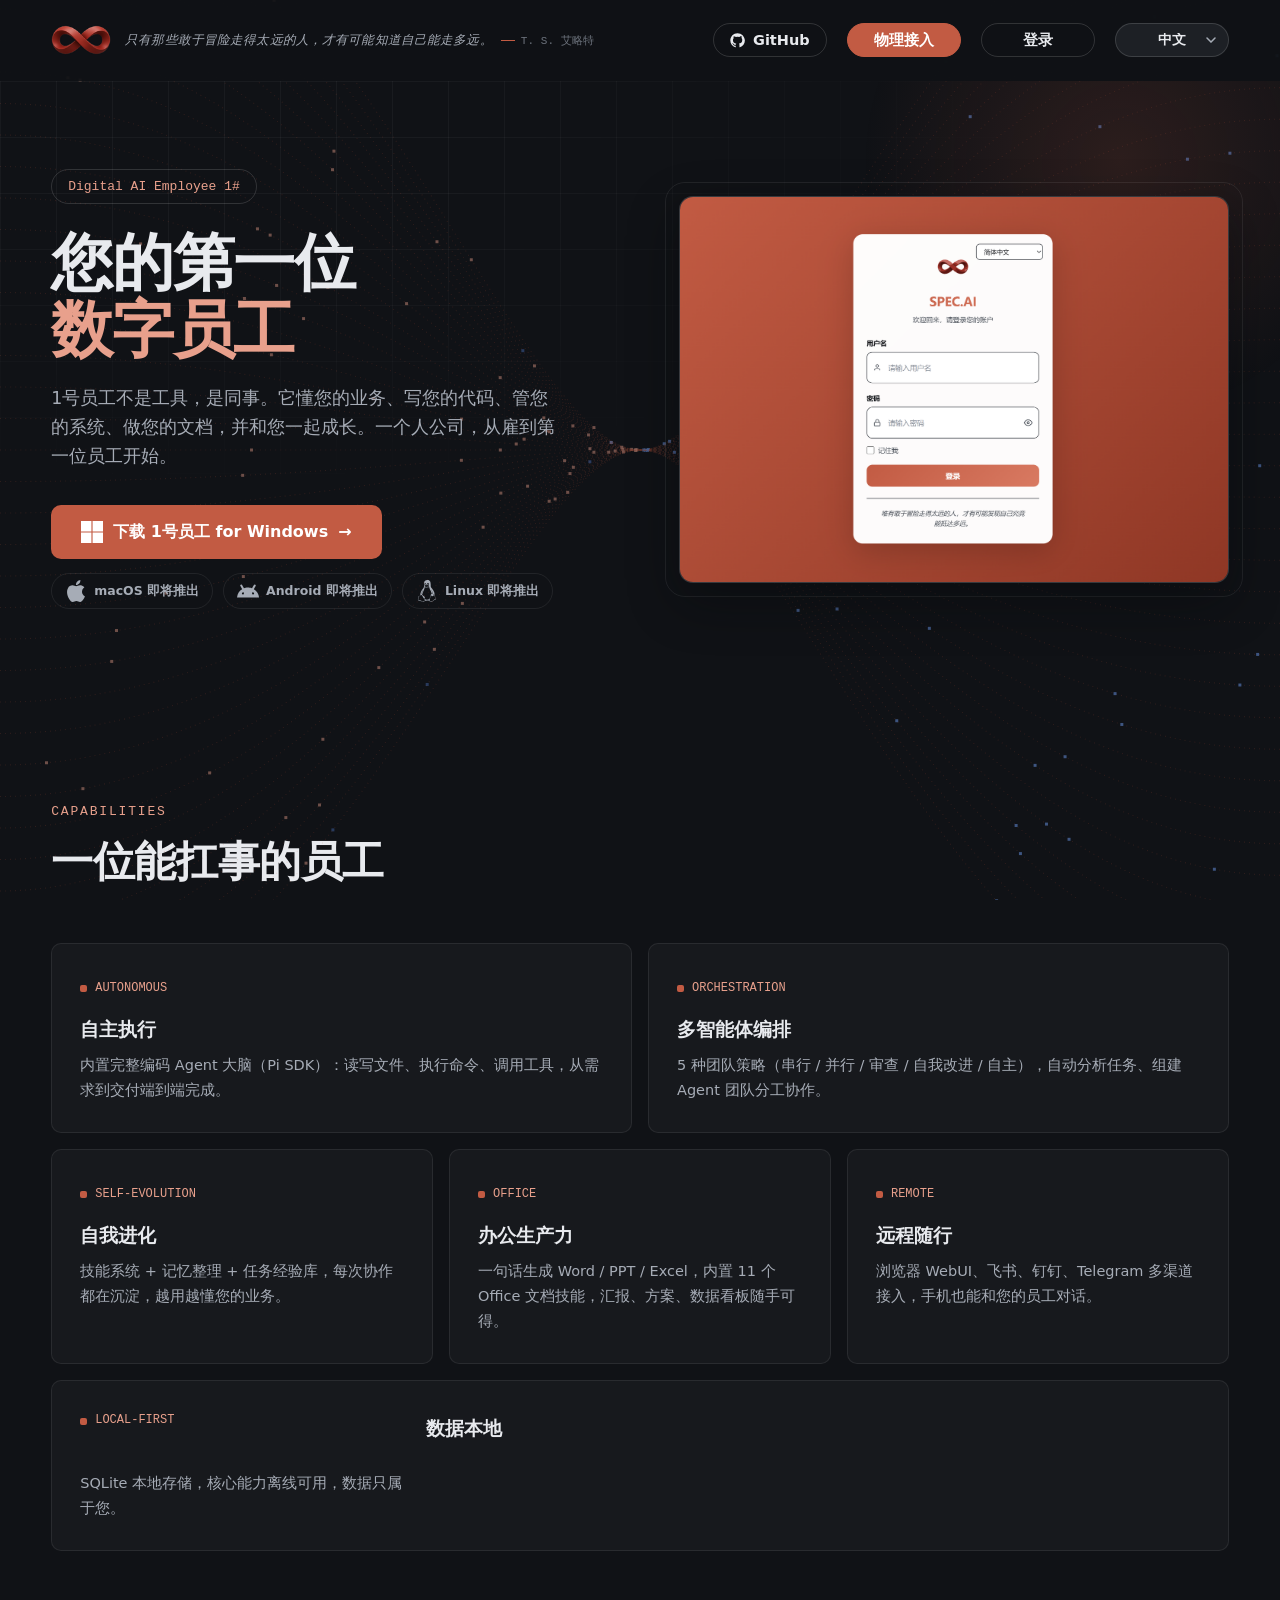
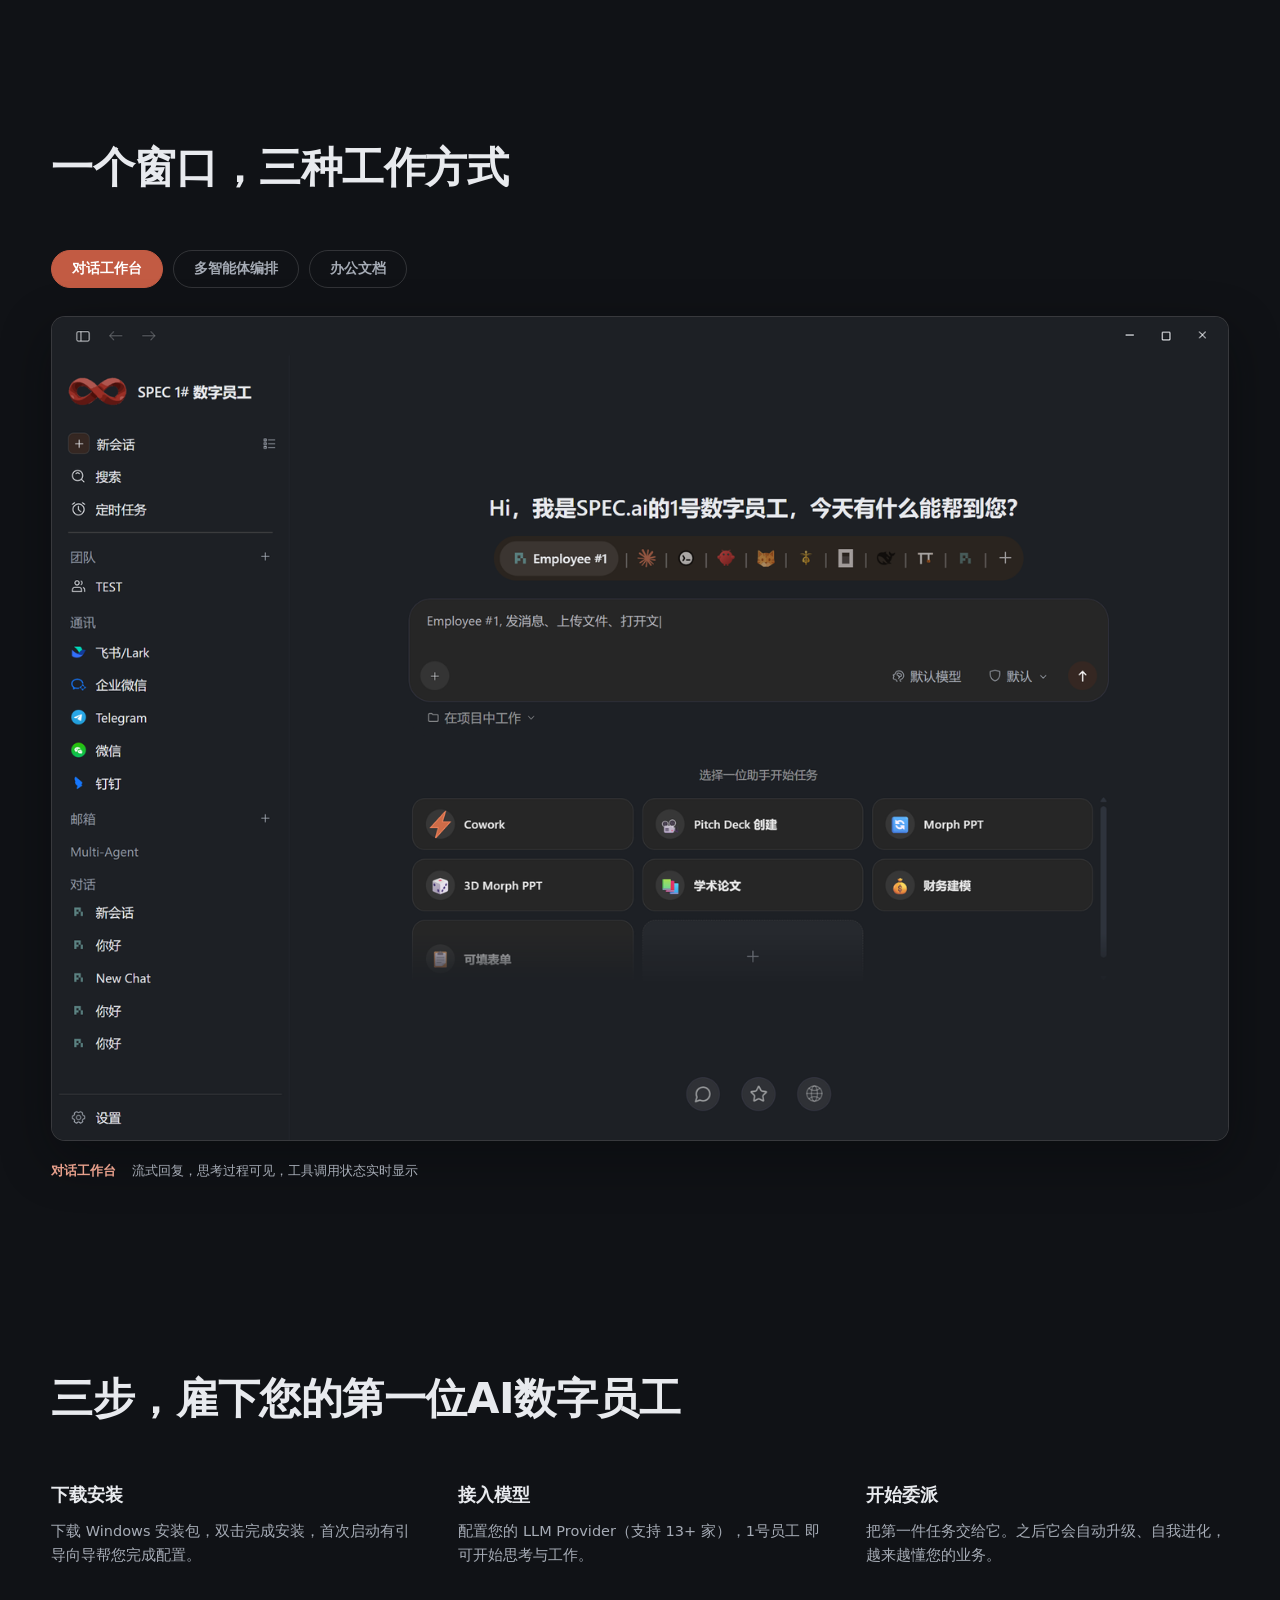
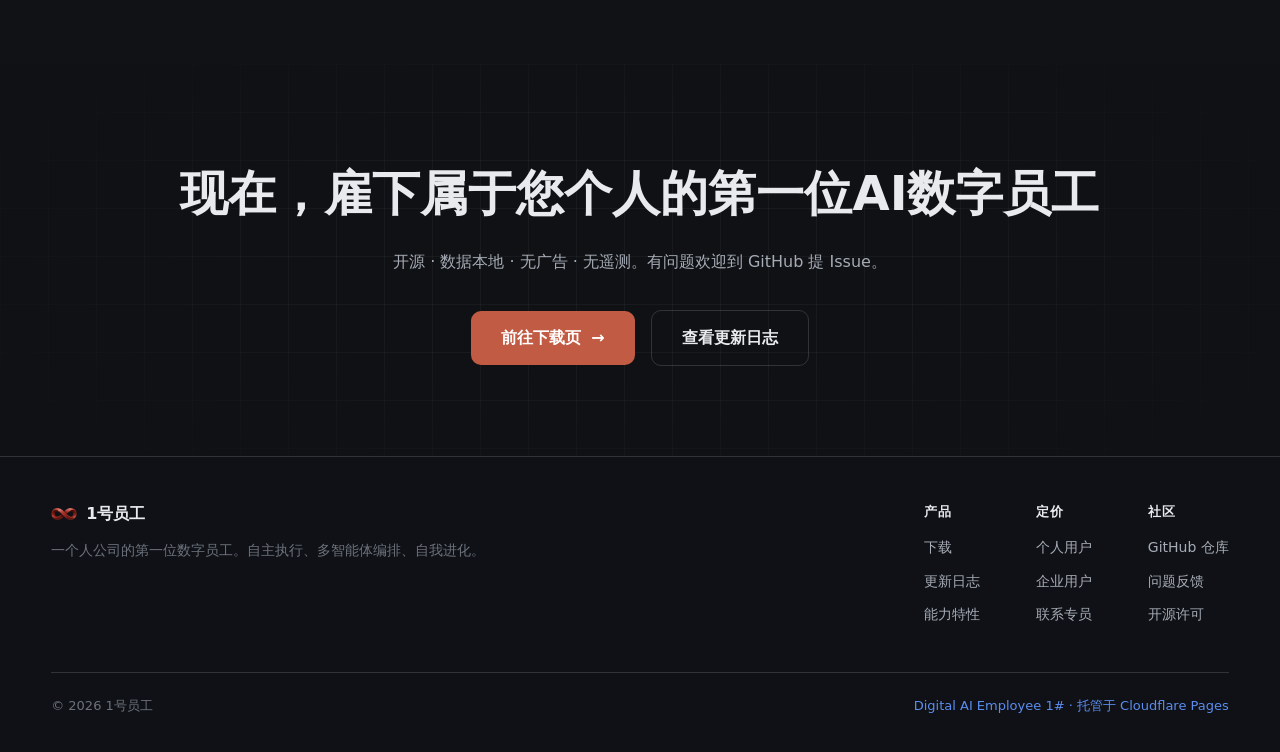
==== commit e9eb0a2e: "fix(frontend): 定价页四档缓存版本号升级（style.css v3→v4 / i18n v6→v7 / js v5→v6 / pricing.js v1→v2） 用户反馈定价页四档卡片呈" ====
--- a/index.html
+++ b/index.html
@@ -1,4 +1,4 @@
-<!DOCTYPE html>
+﻿<!DOCTYPE html>
 <html lang="zh-CN">
 <head>
   <meta charset="UTF-8">
@@ -201,8 +201,8 @@
     </div>
   </footer>
 
-  <script src="assets/i18n/zh.js?v=6"></script>
-  <script src="assets/js/main.js?v=5"></script>
-  <script src="assets/js/background.js?v=5"></script>
+  <script src="assets/i18n/zh.js?v=7"></script>
+  <script src="assets/js/main.js?v=6"></script>
+  <script src="assets/js/background.js?v=6"></script>
 </body>
 </html>
--- a/assets/css/style.css
+++ b/assets/css/style.css
@@ -160,6 +160,13 @@
   transition: border-color 0.18s ease, background 0.18s ease;
 }
 .nav-gh:hover { border-color: var(--accent); background: rgba(194, 91, 67, 0.12); }
+/* 登录后导航显示账号邮箱：长邮箱截断省略号，不撑破导航 */
+.nav-auth-name {
+  max-width: 240px;
+  overflow: hidden;
+  text-overflow: ellipsis;
+  white-space: nowrap;
+}
 
 /* 品牌底色按钮（物理接入） */
 .nav-gh-brand {
@@ -297,12 +304,13 @@
 .hero-soon-item svg { flex: none; }
 
 .btn {
-  display: inline-flex; align-items: center; gap: 10px;
+  display: inline-flex; align-items: center; justify-content: center; gap: 10px;
   font-size: 16px; font-weight: 700;
   padding: 14px 30px; border-radius: var(--radius);
   text-decoration: none; cursor: pointer; border: none;
   transition: transform 0.16s ease, box-shadow 0.16s ease, background 0.16s ease;
 }
+.btn-sm { font-size: 13.5px; padding: 7px 16px; border-radius: 8px; }
 .btn:active { transform: translateY(1px); }
 
 .btn-primary { background: var(--accent); color: #fff; }
@@ -701,16 +709,23 @@
   border-radius: 10px;
   color: var(--text-primary);
   font-size: 15px;
-  padding: 11px 14px;
+  height: 44px;
+  padding: 0 14px;
   outline: none;
   transition: border-color 0.18s ease;
 }
 .auth-field input:focus { border-color: rgba(194, 91, 67, 0.55); }
 .auth-field input::placeholder { color: var(--text-muted); }
-.auth-code-row { display: flex; gap: 10px; }
+.auth-code-row { display: flex; gap: 10px; align-items: stretch; }
 .auth-code-row input { flex: 1; min-width: 0; }
-.auth-code-row .btn { white-space: nowrap; }
-#auth-submit { width: 100%; margin-top: 6px; }
+.auth-code-row .btn {
+  white-space: nowrap;
+  height: 44px;
+  padding: 0 18px;
+  font-size: 14px;
+  font-weight: 700;
+}
+#auth-submit { width: 100%; margin-top: 6px; height: 44px; padding: 0 30px; font-size: 15px; }
 .auth-msg {
   min-height: 20px;
   margin-top: 14px;
@@ -759,6 +774,8 @@
 }
 .acc-row dt { color: var(--text-secondary); }
 .acc-row dd { color: var(--text-primary); margin: 0; text-align: right; word-break: break-all; }
+.acc-phone-cell { display: flex; align-items: center; justify-content: flex-end; gap: 10px; }
+.acc-bind-form { margin-top: 4px; }
 .acc-stats { display: grid; grid-template-columns: repeat(3, 1fr); gap: 14px; }
 .acc-stat {
   background: var(--ink);
@@ -784,6 +801,16 @@
 .acc-actions { margin-top: 22px; }
 .acc-sec { margin-bottom: 18px; }
 .acc-sec-actions { display: flex; gap: 12px; flex-wrap: wrap; margin-top: 6px; }
+/* 账户中心表单按钮与输入框同高（44px，与 .auth-field input 一致） */
+.acc-sec .btn,
+.acc-sec-actions .btn,
+.acc-bind-form .btn:not(.btn-sm),
+#sec-deact-form .btn {
+  height: 44px;
+  padding: 0 20px;
+  font-size: 14px;
+  font-weight: 700;
+}
 .btn-danger {
   background: transparent;
   border: 1px solid rgba(224, 96, 90, 0.5);
@@ -801,6 +828,19 @@
   gap: 22px;
   max-width: 860px;
   margin: 0 auto;
+}
+/* 四档布局（REQ-001）：桌面四列，Pro 高亮；中屏两列，窄屏单列 */
+.plan-grid-4 {
+  grid-template-columns: repeat(4, 1fr);
+  max-width: 1120px;
+  gap: 16px;
+}
+.plan-grid-4 .plan-card { padding: 24px 20px; }
+.plan-grid-4 .plan-card h3 { font-size: 17px; }
+.plan-grid-4 .plan-price b { font-size: 28px; }
+.plan-grid-4 .plan-feats li { font-size: 13px; margin-bottom: 8px; }
+@media (max-width: 1080px) {
+  .plan-grid-4 { grid-template-columns: repeat(2, 1fr); max-width: 860px; }
 }
 .plan-card {
   background: var(--ink-2);
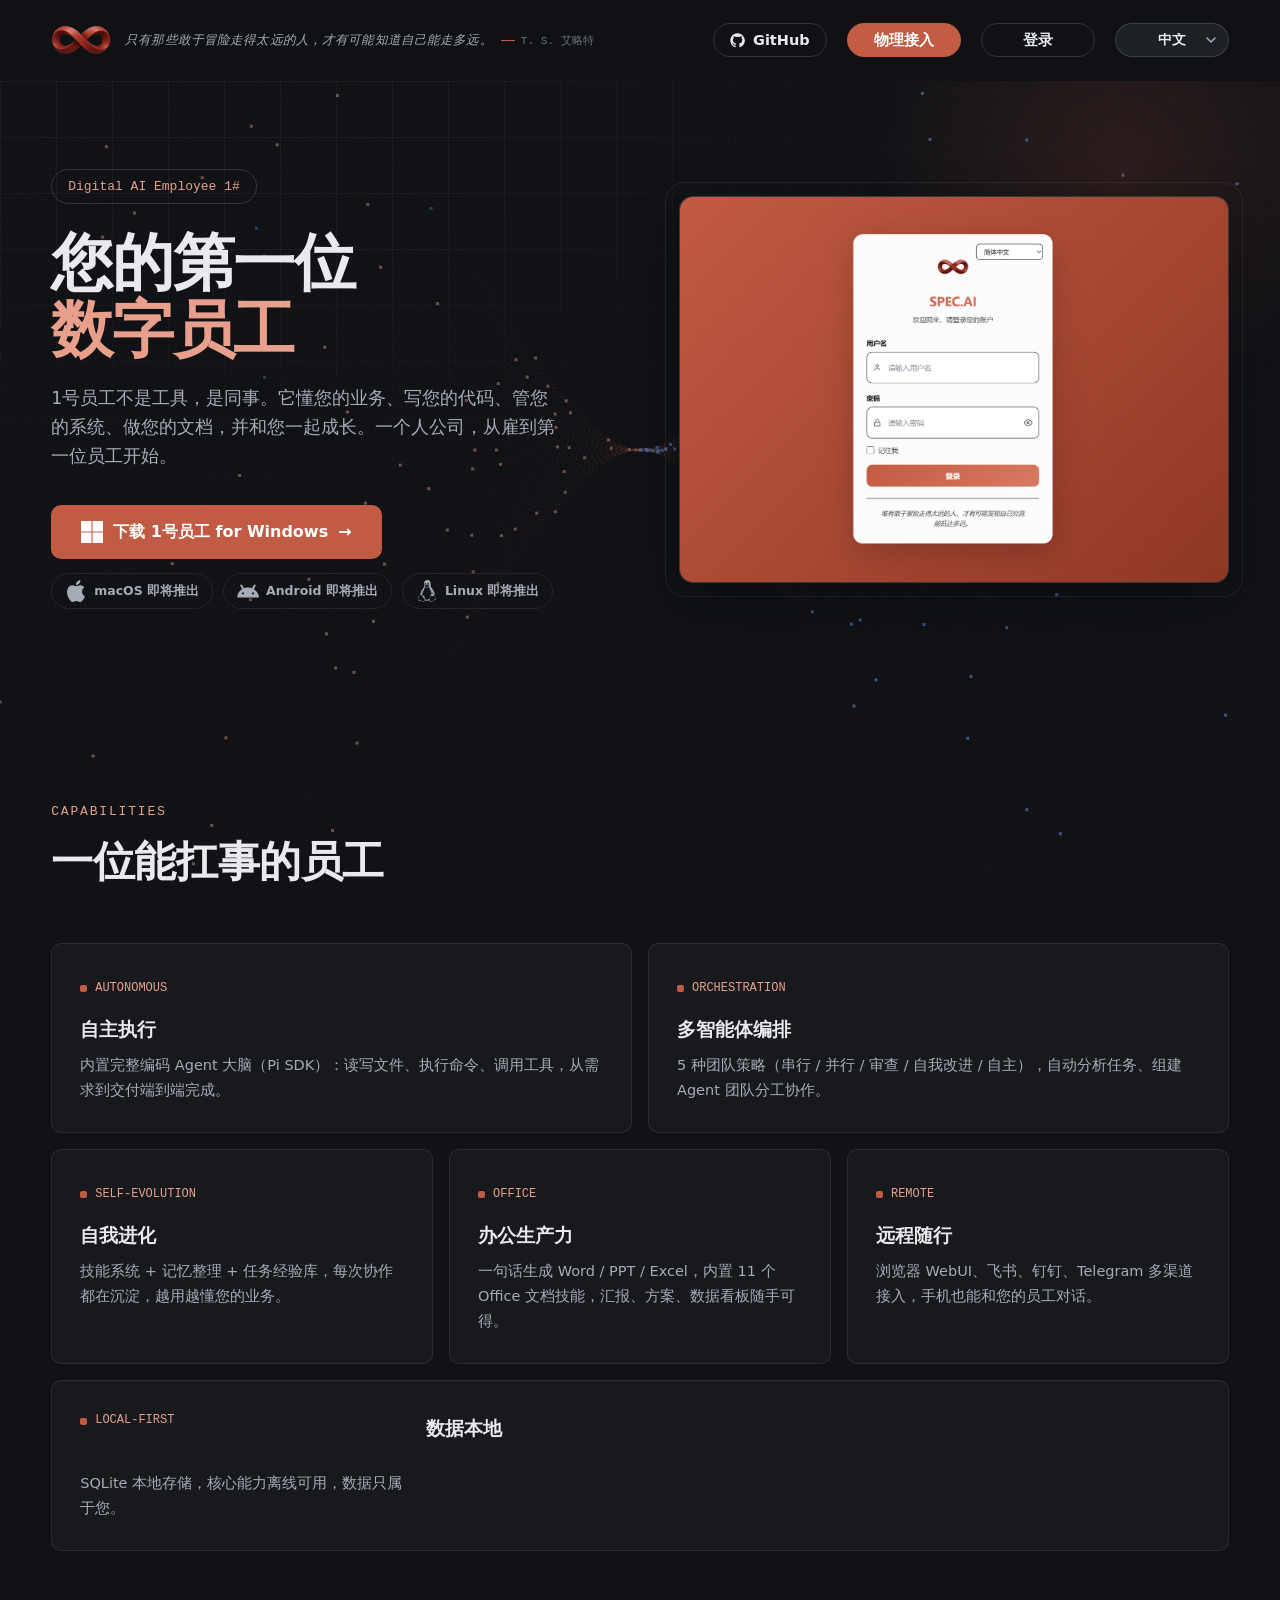
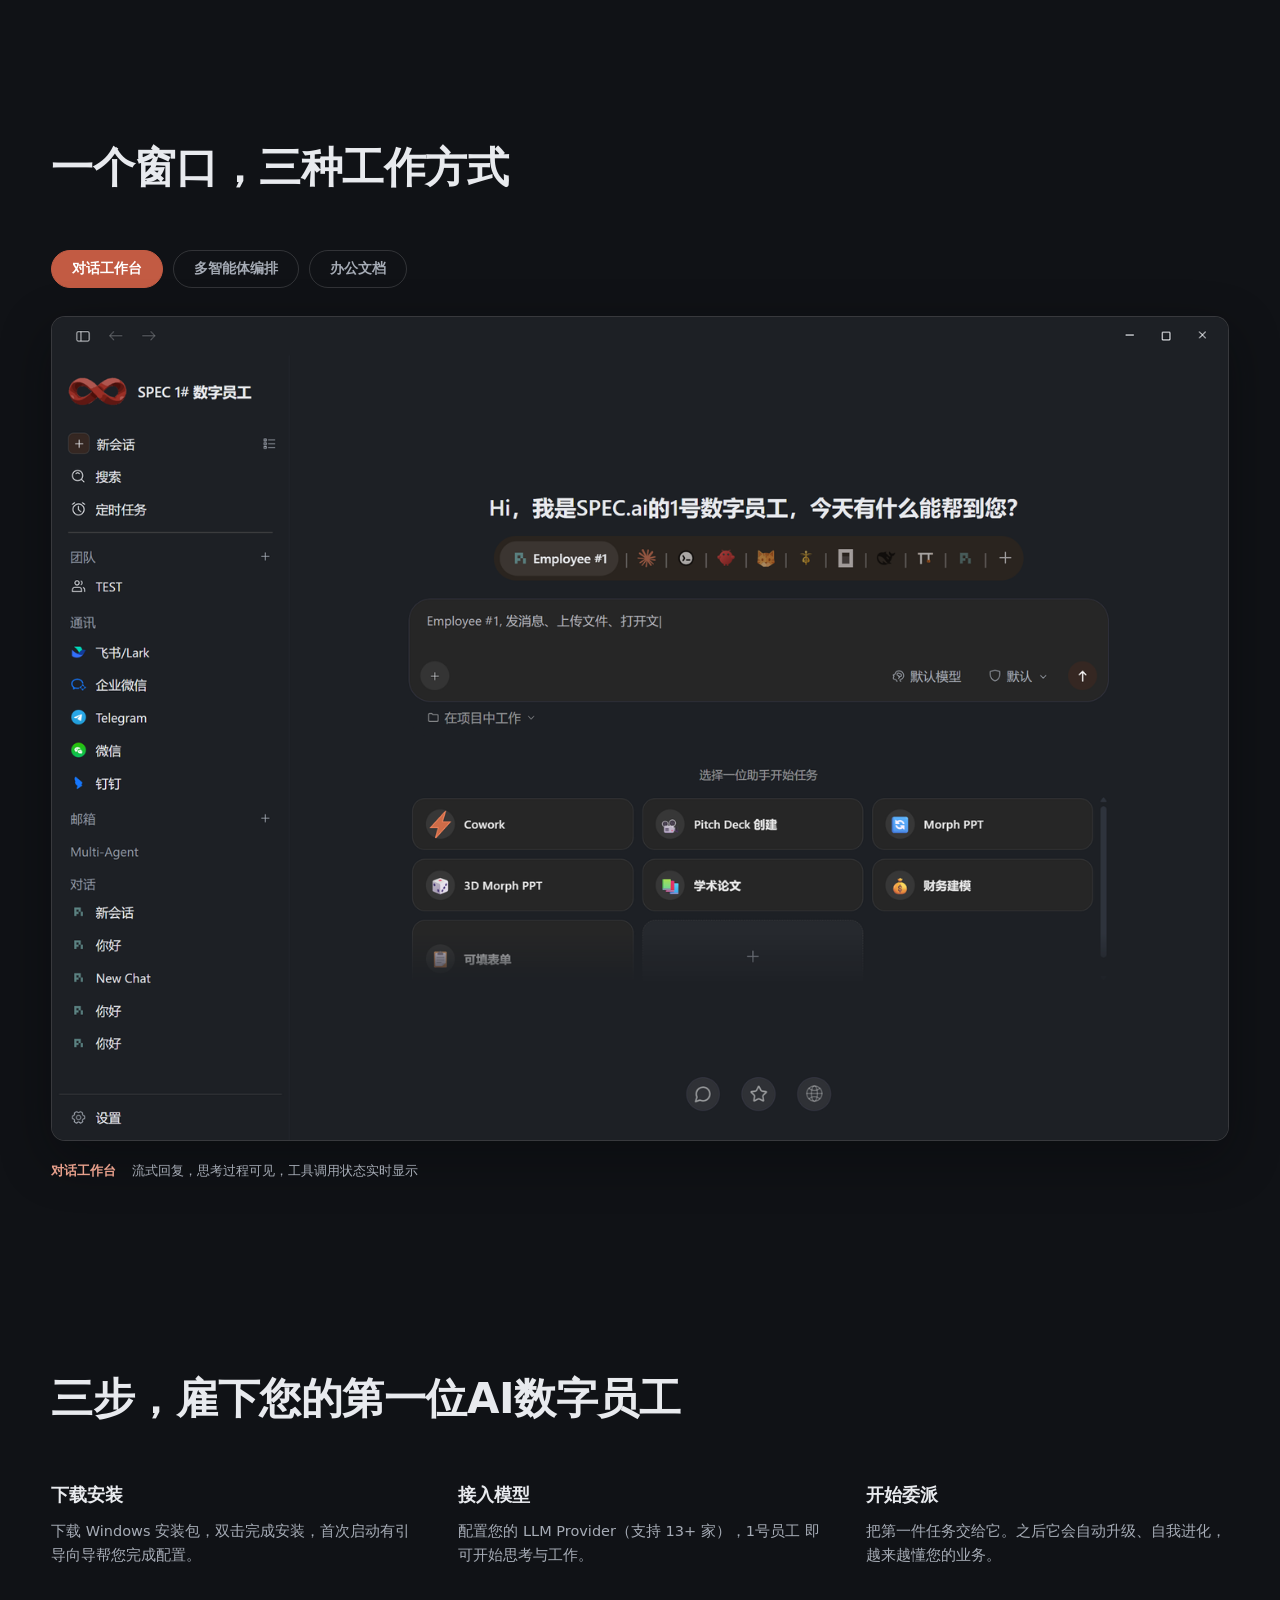
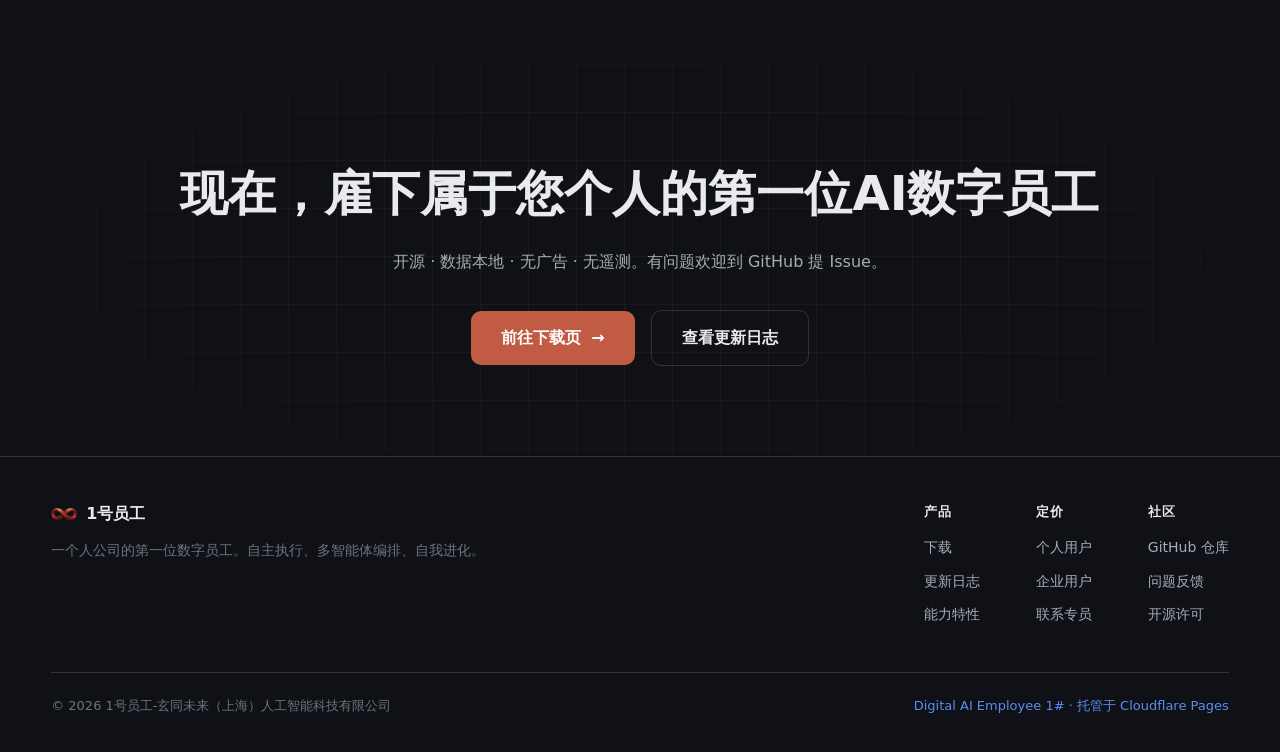
==== commit 21f51909: "feat(frontend): 页脚版权更新为'© 2026 1号员工-玄同未来（上海）人工智能科技有限公司'（9 页面 HTML 默认文本 + 4 语 i18n 字典同步；i18n 缓存版本号 v7" ====
--- a/index.html
+++ b/index.html
@@ -195,13 +195,13 @@
         </div>
       </div>
 <div class="footer-bottom">
-        <span><span data-i18n="footer-copy">© 2026 1号员工</span></span>
+        <span><span data-i18n="footer-copy">© 2026 1号员工-玄同未来（上海）人工智能科技有限公司</span></span>
         <span class="info-blue" data-i18n="footer-host">Digital AI Employee 1# · 托管于 Cloudflare Pages</span>
       </div>
     </div>
   </footer>
 
-  <script src="assets/i18n/zh.js?v=7"></script>
+  <script src="assets/i18n/zh.js?v=8"></script>
   <script src="assets/js/main.js?v=6"></script>
   <script src="assets/js/background.js?v=6"></script>
 </body>
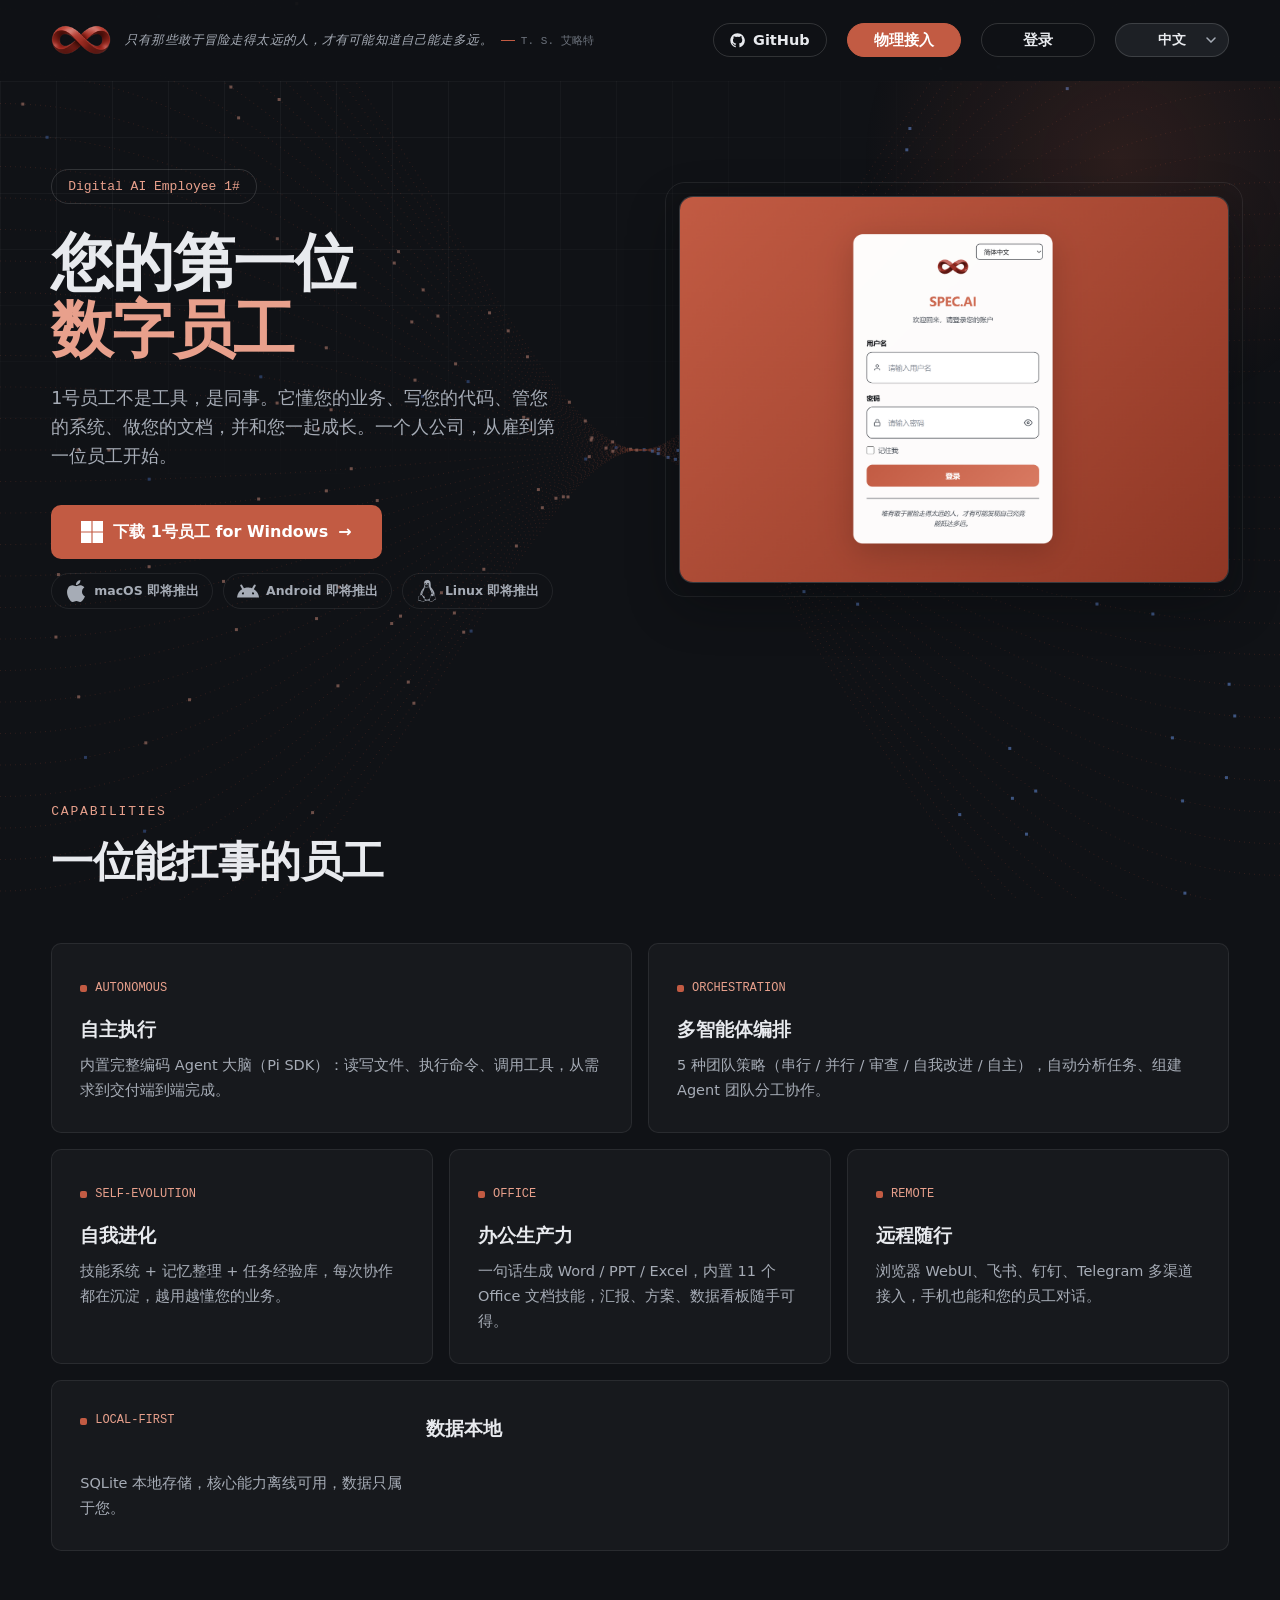
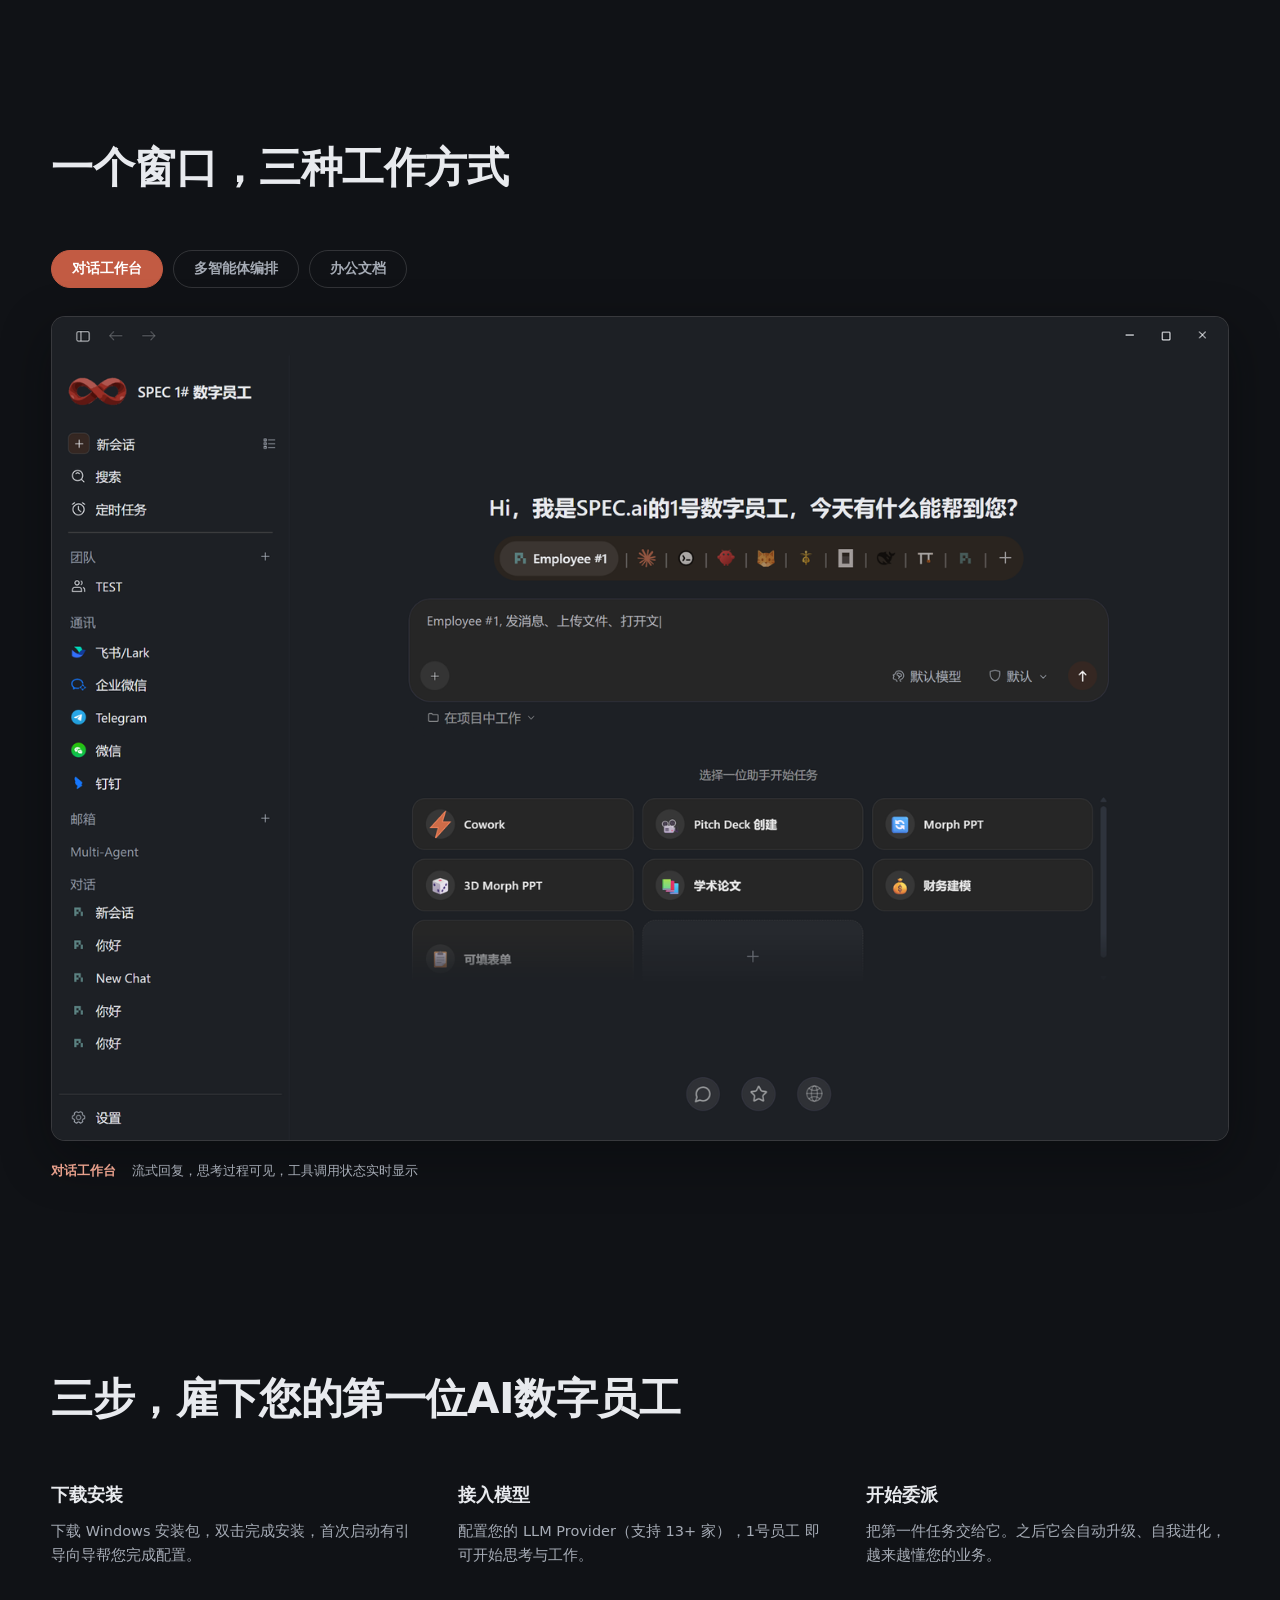
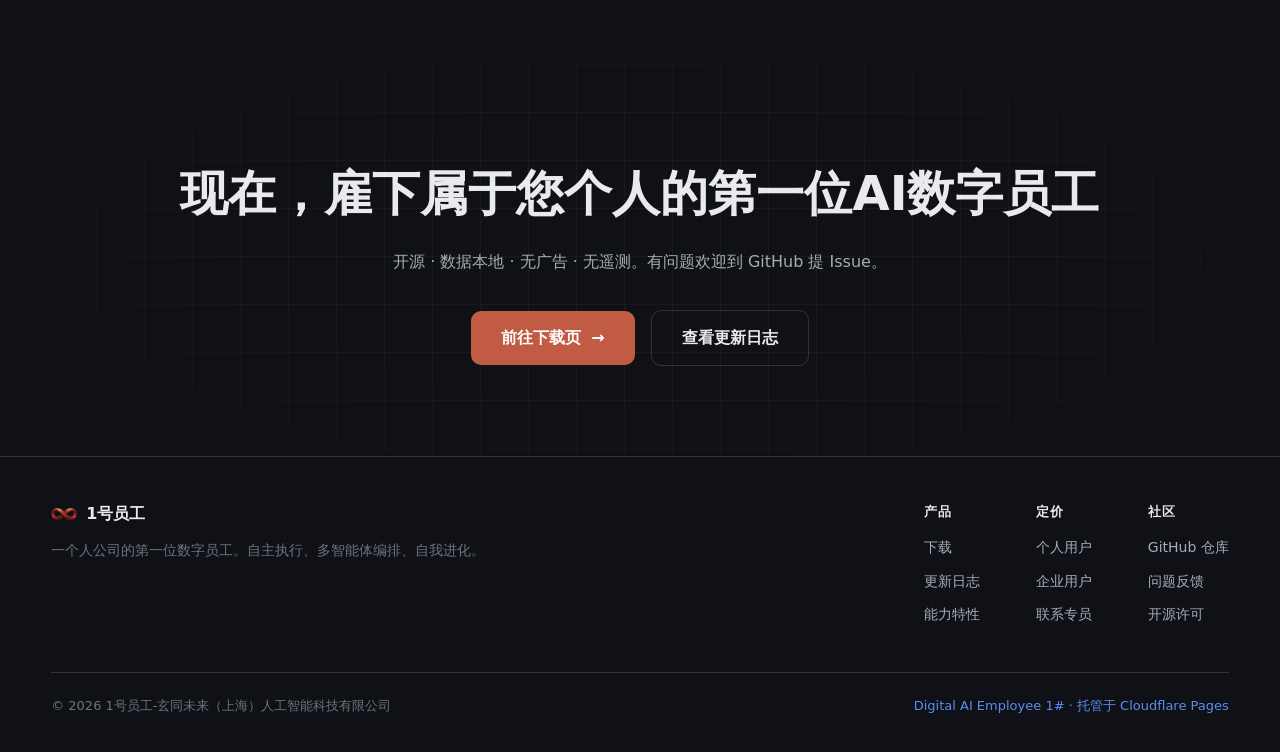
==== commit 31f1520b: "release(v1.2.0): 下载页同步 v1.2.0 — 版本号/下载链接/sha256/更新日志更新 - data/releases.json: latest 1.1.3→1.2.0, 主下载" ====
--- a/index.html
+++ b/index.html
@@ -1,4 +1,4 @@
-﻿<!DOCTYPE html>
+<!DOCTYPE html>
 <html lang="zh-CN">
 <head>
   <meta charset="UTF-8">
@@ -23,10 +23,10 @@
     "alternateName": "Digital AI Employee 1#",
     "applicationCategory": "BusinessApplication",
     "operatingSystem": "Windows 10/11",
-    "softwareVersion": "1.1.3",
+    "softwareVersion": "1.2.0",
     "description": "一个人公司的第一位数字员工：自主执行、多智能体编排、自我进化、办公文档生成。",
     "url": "https://spec-ai.cn",
-    "downloadUrl": "https://specai-agent-no1-installer.oss-cn-shanghai.aliyuncs.com/specai-1.1.3-win-x64.exe",
+    "downloadUrl": "https://specai-agent-no1-installer.oss-cn-shanghai.aliyuncs.com/specai-1.2.0-win-x64.exe",
     "offers": { "@type": "Offer", "price": "0", "priceCurrency": "CNY" }
   }
   </script>
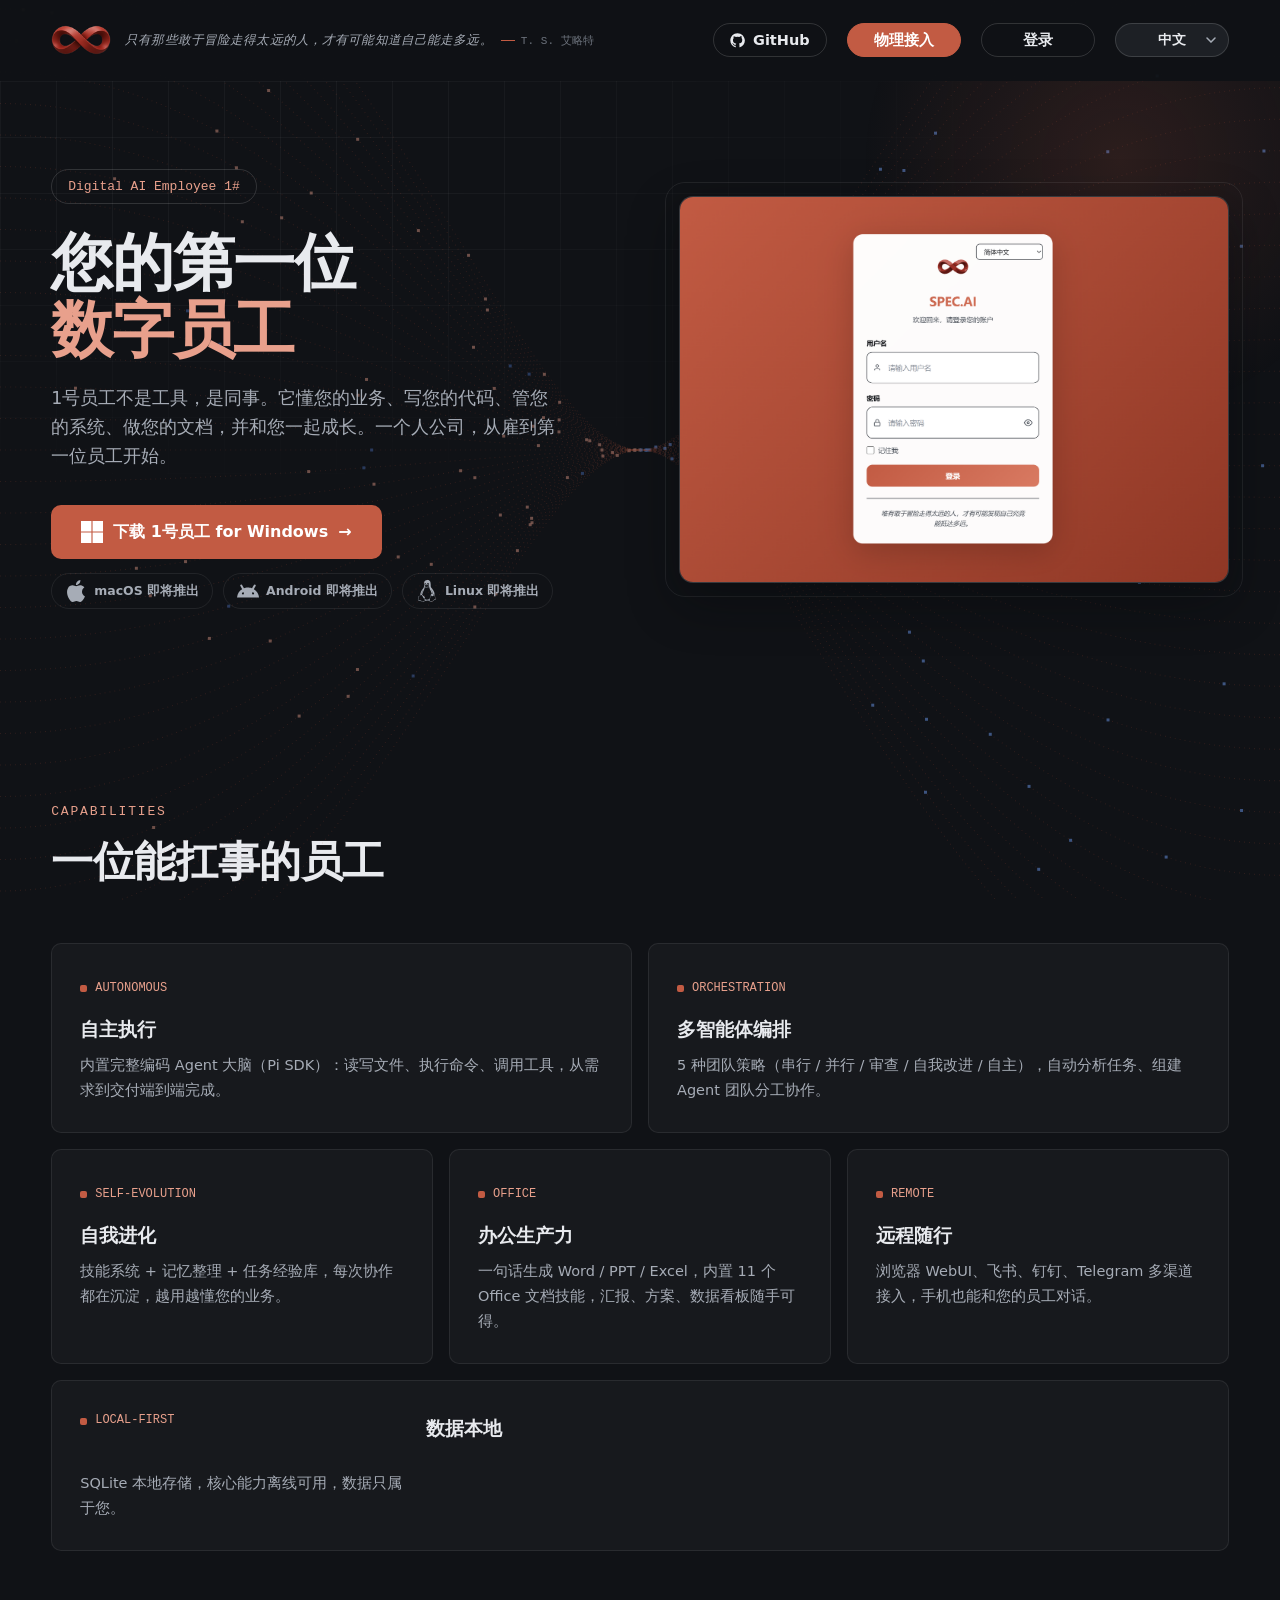
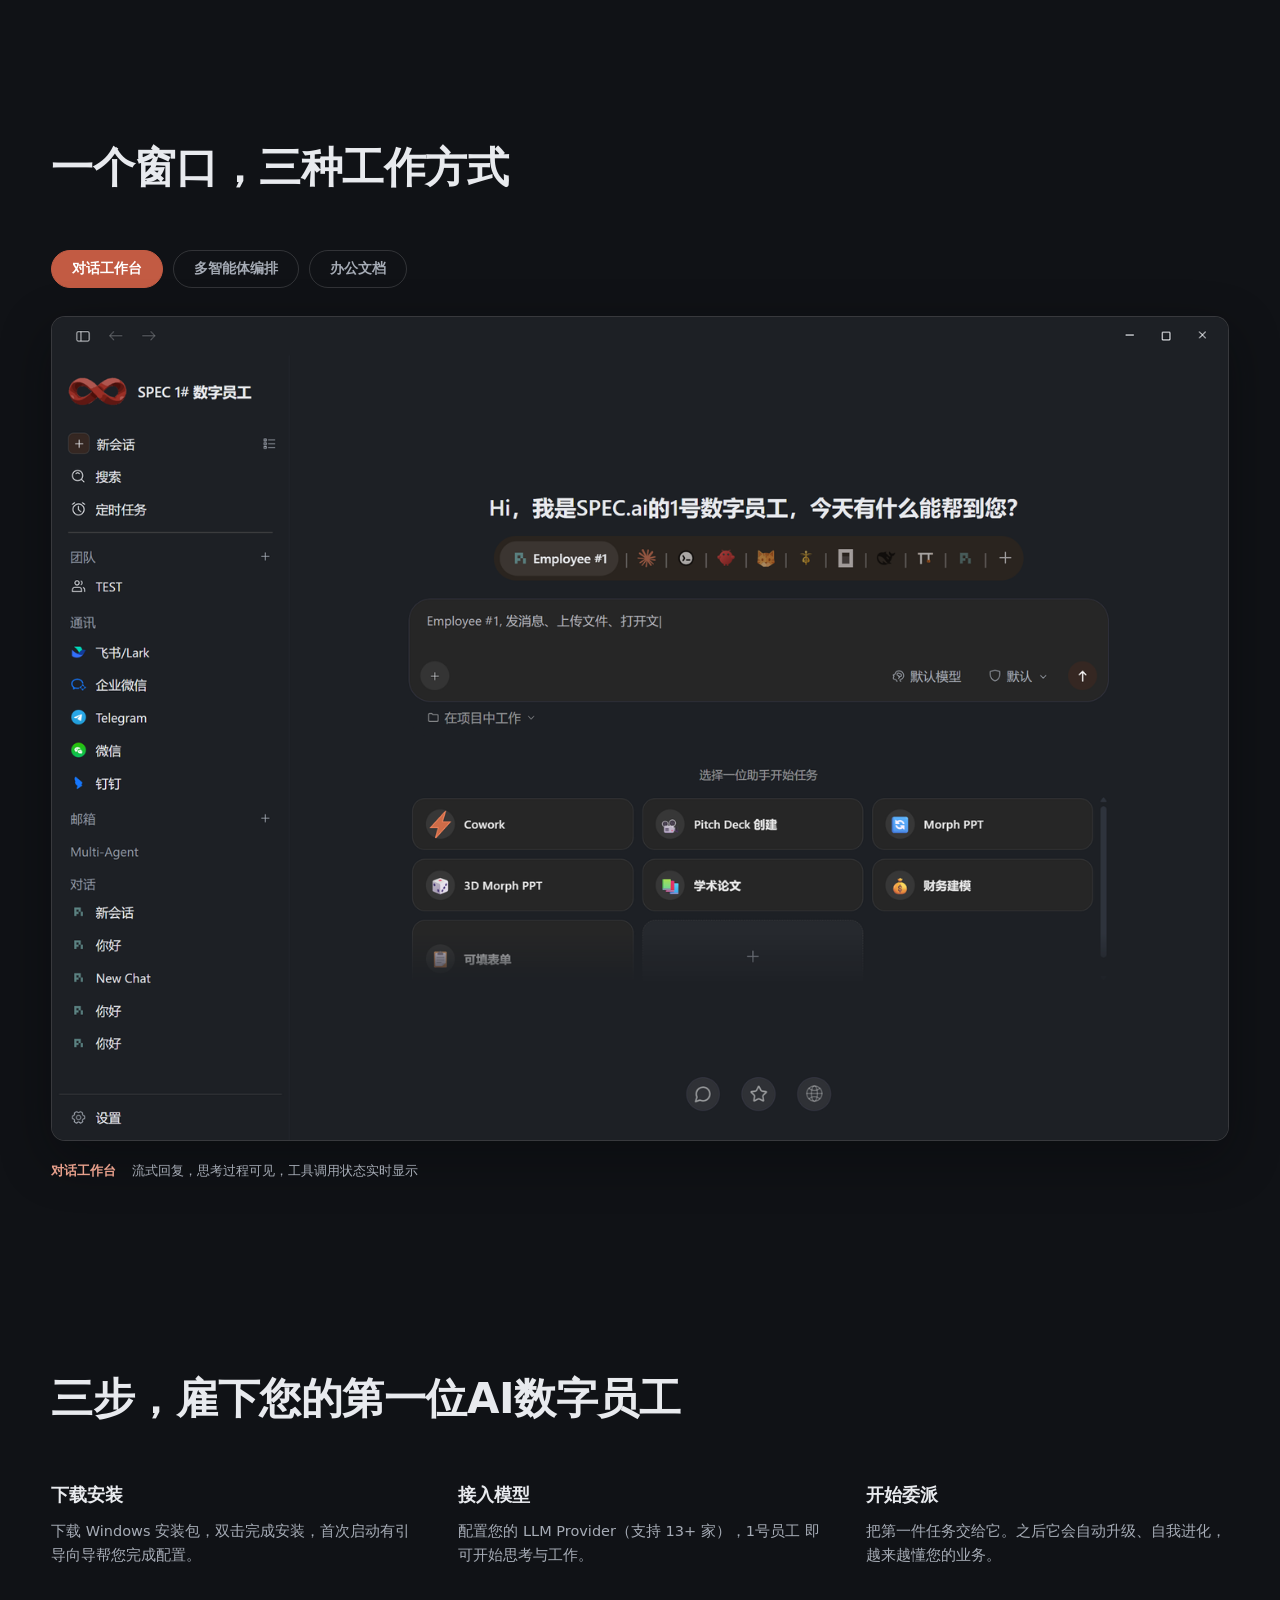
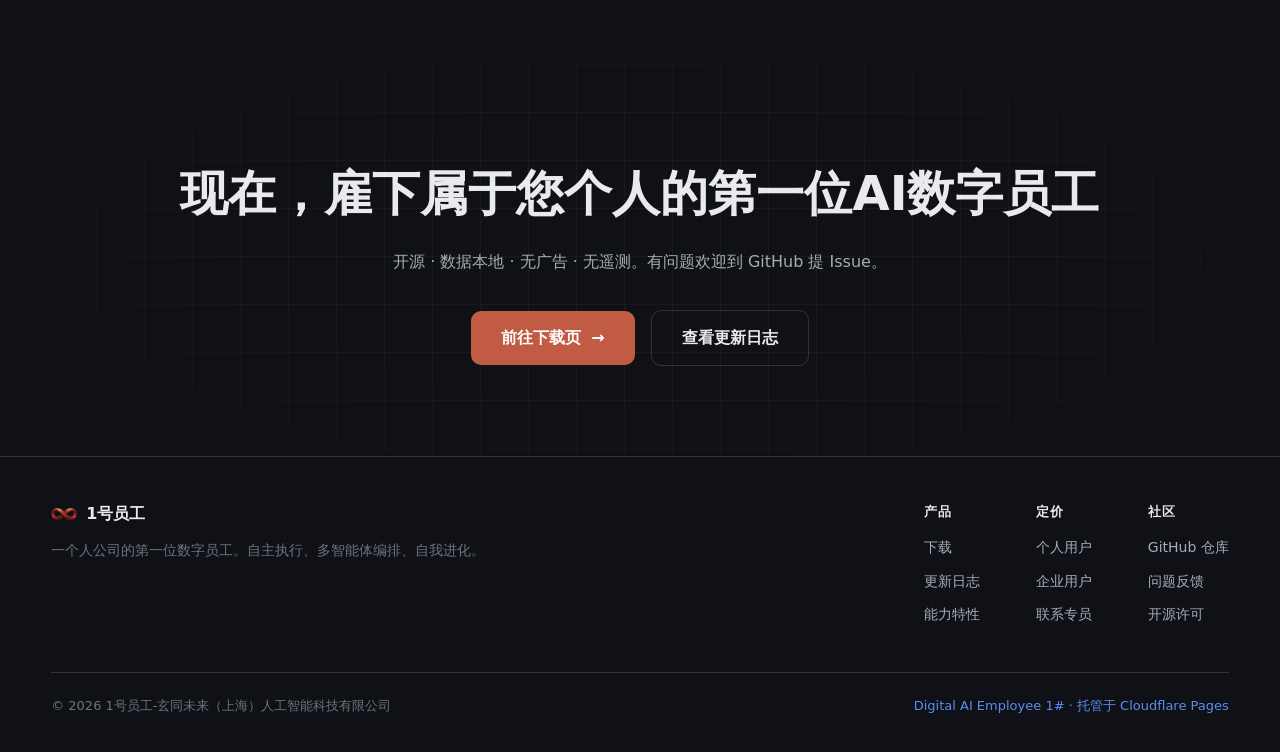
==== commit b7cf15d1: "fix(frontend): 下载页 #dl-grid 重复渲染（每平台两张卡）— renderDlGrid 补 innerHTML 清空 根因：rerenderDynamic 在 i18n 加载回调" ====
--- a/index.html
+++ b/index.html
@@ -202,7 +202,7 @@
   </footer>
 
   <script src="assets/i18n/zh.js?v=8"></script>
-  <script src="assets/js/main.js?v=6"></script>
+  <script src="assets/js/main.js?v=7"></script>
   <script src="assets/js/background.js?v=6"></script>
 </body>
 </html>
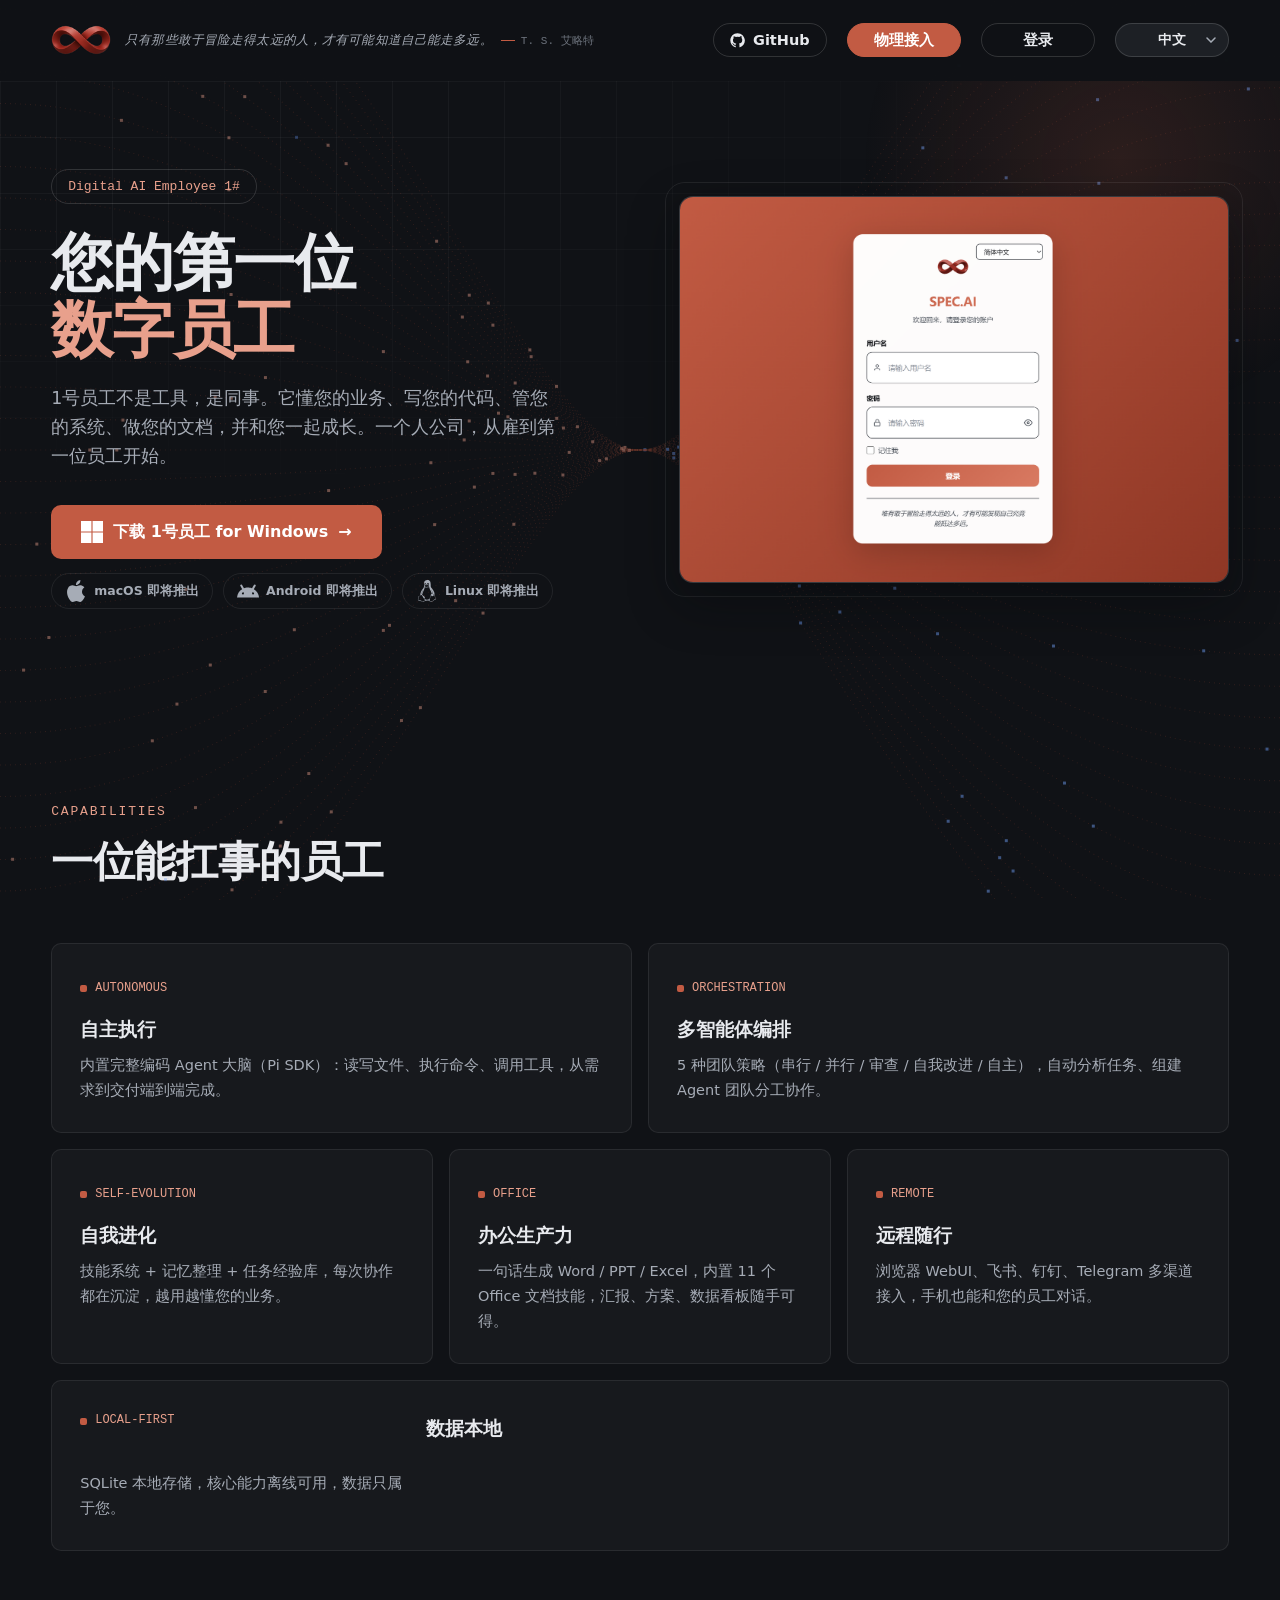
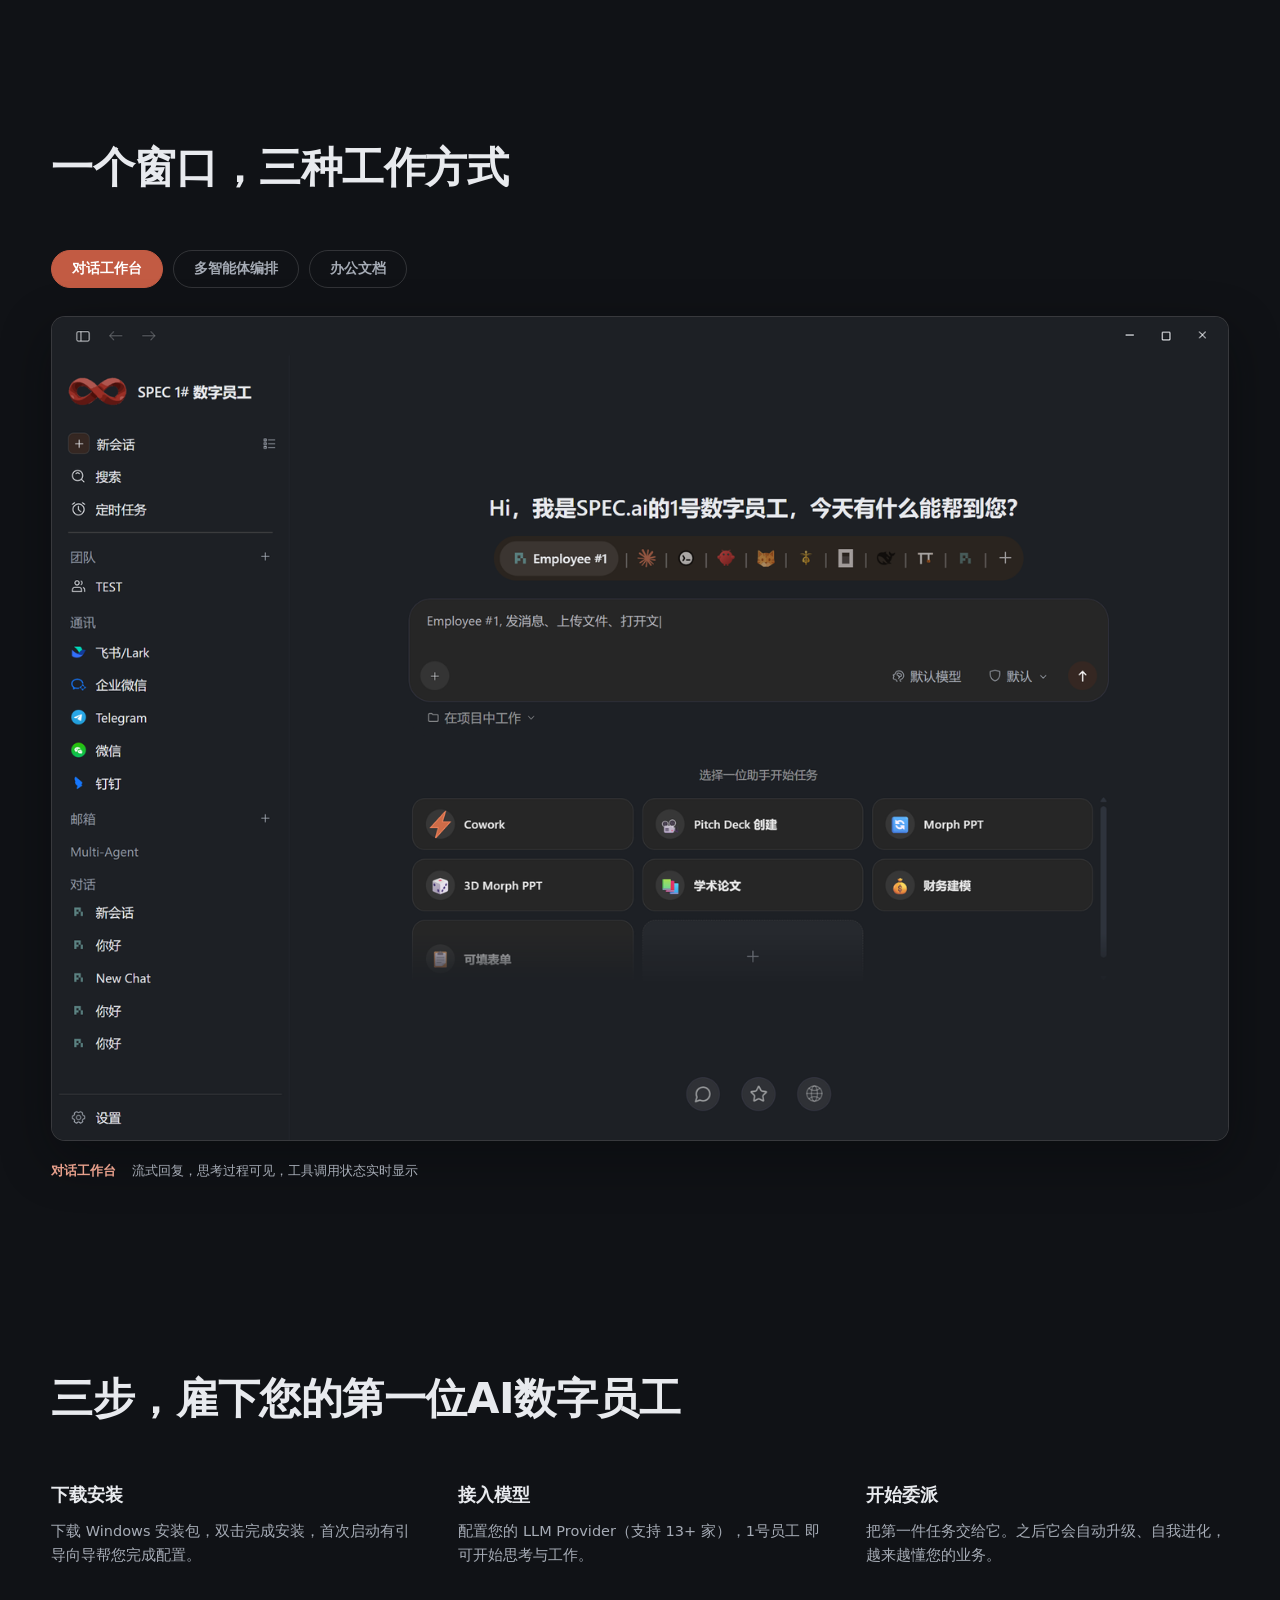
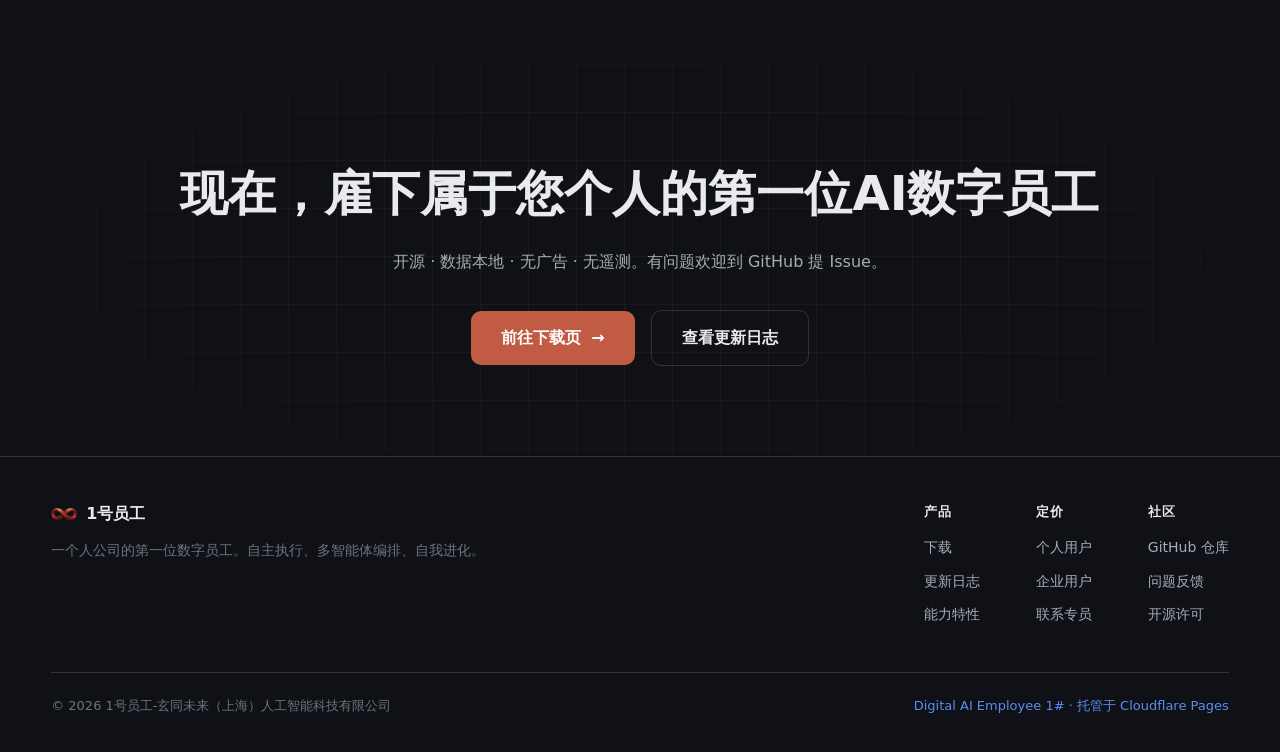
==== commit 4863b5e6: "feat(frontend): 下载页新增 Android 平台卡片（即将推出 · 敬请期待） 需求：下载页除 Windows 10/11、macOS、Linux 外，增加 Android 卡片， 保" ====
--- a/index.html
+++ b/index.html
@@ -13,7 +13,7 @@
   <meta property="og:image:height" content="1013">
   <link rel="icon" type="image/png" href="assets/img/favicon-32.png">
   <link rel="apple-touch-icon" href="assets/img/apple-touch-icon.png">
-  <link rel="stylesheet" href="assets/css/style.css">
+  <link rel="stylesheet" href="assets/css/style.css?v=5">
   <!-- SoftwareApplication 结构化数据（版本/下载链接随 releases.json 更新时同步修改） -->
   <script type="application/ld+json">
   {
@@ -201,7 +201,7 @@
     </div>
   </footer>
 
-  <script src="assets/i18n/zh.js?v=8"></script>
+  <script src="assets/i18n/zh.js?v=9"></script>
   <script src="assets/js/main.js?v=7"></script>
   <script src="assets/js/background.js?v=6"></script>
 </body>
--- a/assets/css/style.css
+++ b/assets/css/style.css
@@ -508,7 +508,7 @@
 .page-hero p { color: var(--text-secondary); max-width: 680px; }
 .page-hero p .info-blue { color: var(--info); }
 
-.dl-grid { display: grid; grid-template-columns: repeat(3, 1fr); gap: 22px; }
+.dl-grid { display: grid; grid-template-columns: repeat(4, 1fr); gap: 22px; }
 .dl-card {
   border: 1px solid var(--line-soft); border-radius: var(--radius);
   background: var(--ink-2);
@@ -623,6 +623,9 @@
 .fade-item.d4 { animation-delay: 0.44s; }
 
 /* ---------- 响应式 ---------- */
+@media (max-width: 1280px) {
+  .dl-grid { grid-template-columns: repeat(2, 1fr); }
+}
 @media (max-width: 960px) {
   .hero-inner { grid-template-columns: 1fr; gap: 40px; }
   .hero { text-align: left; }
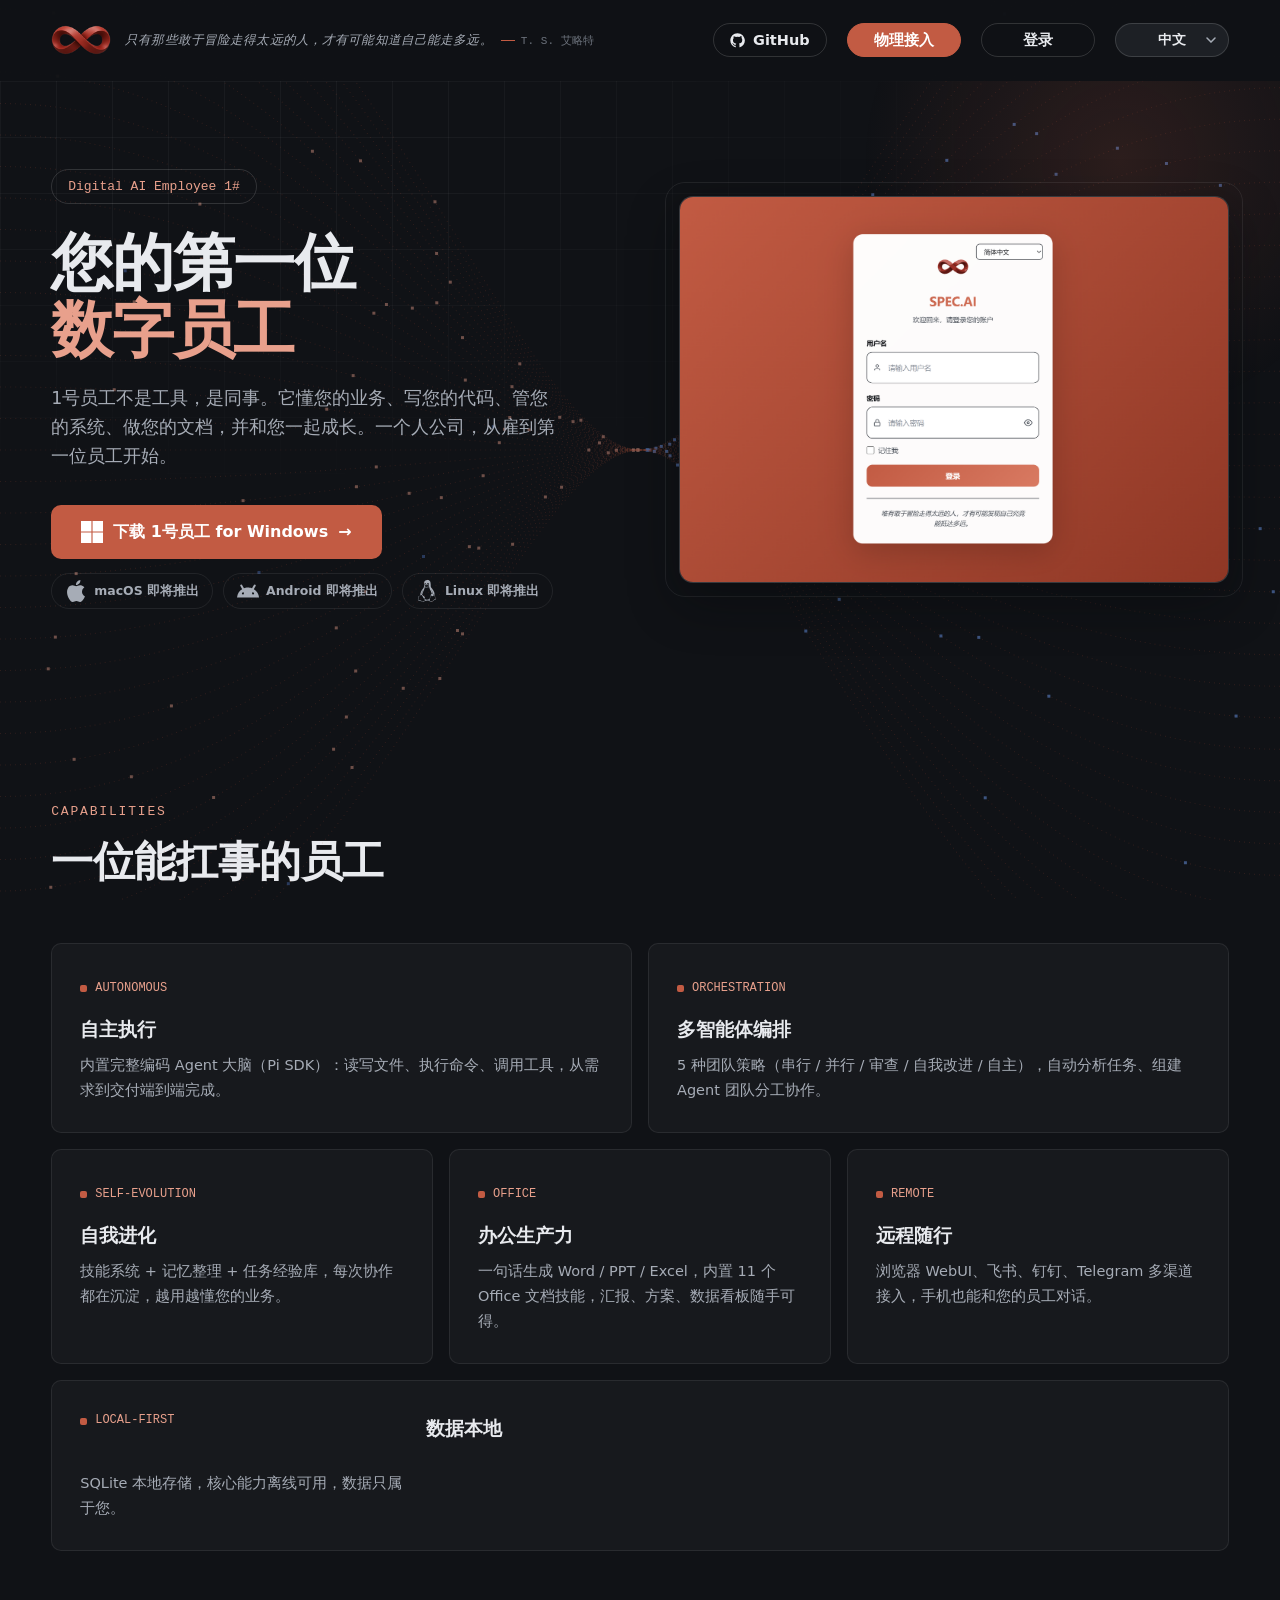
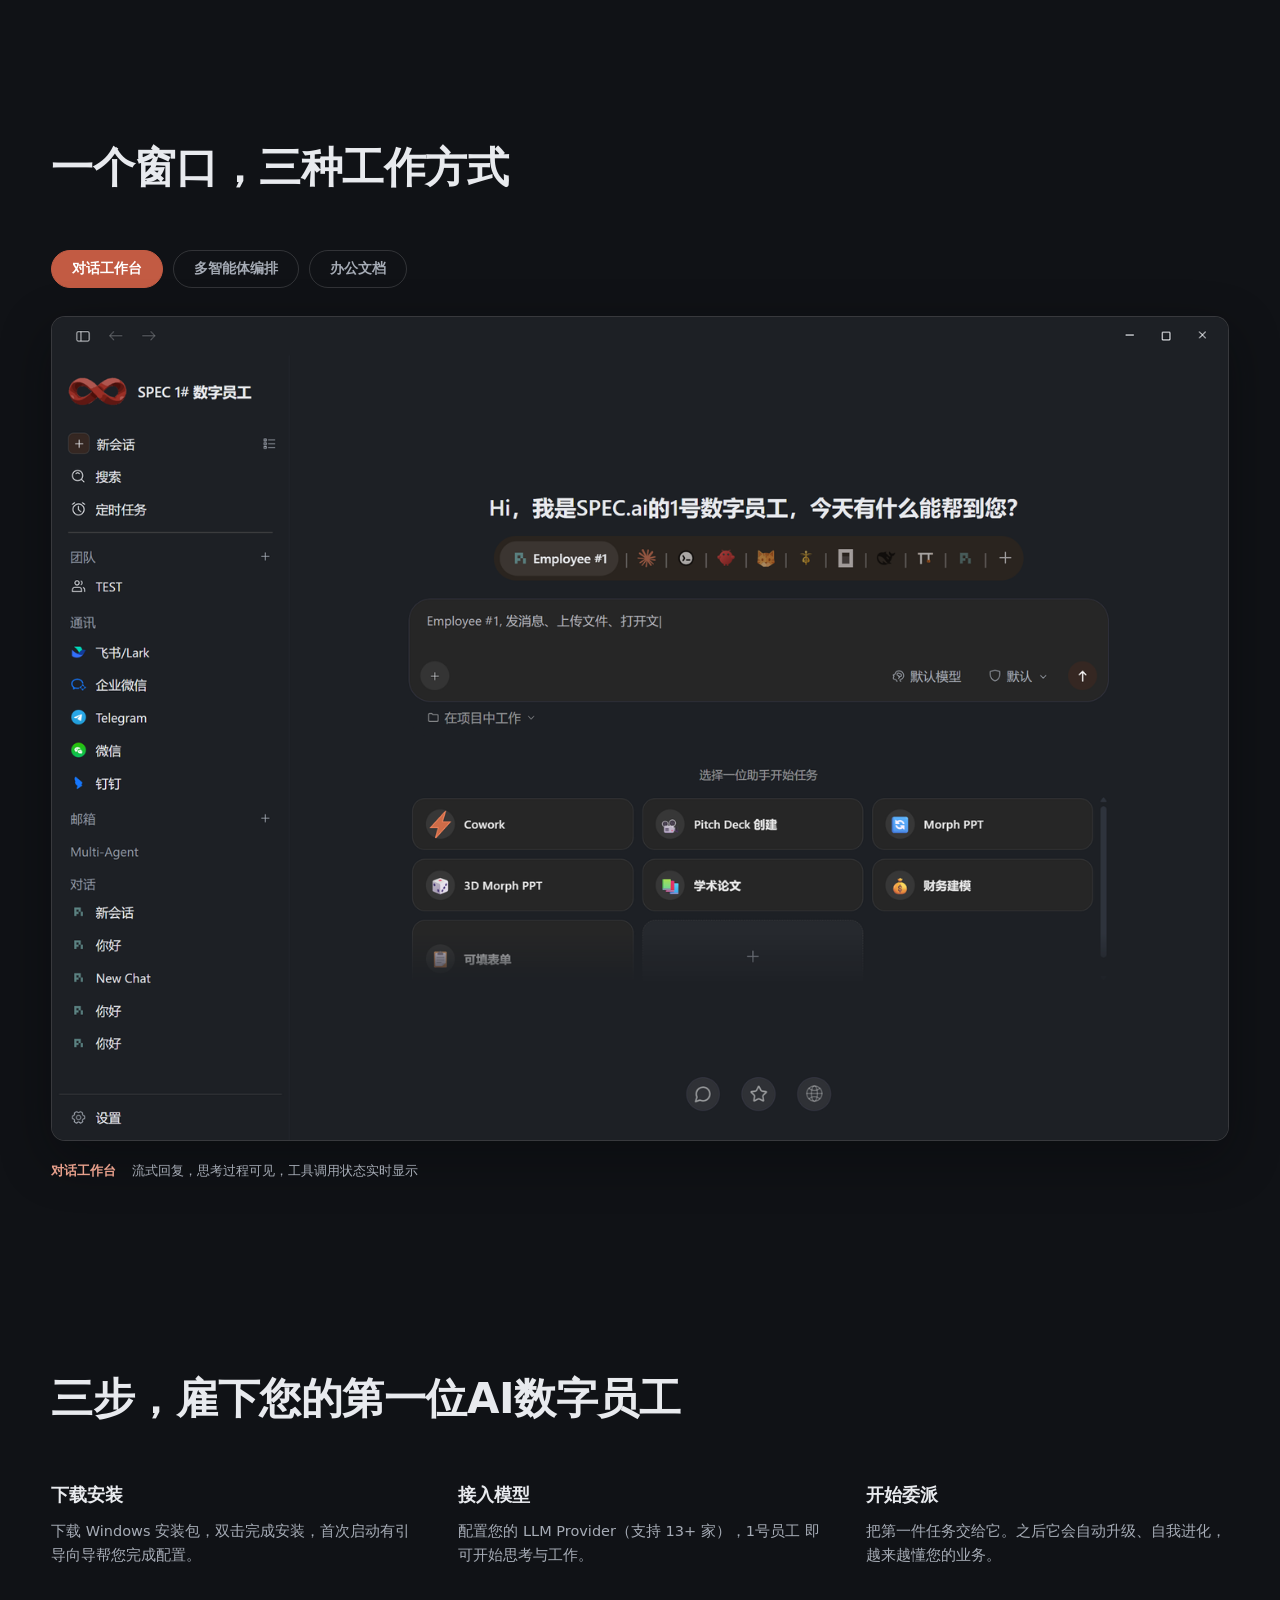
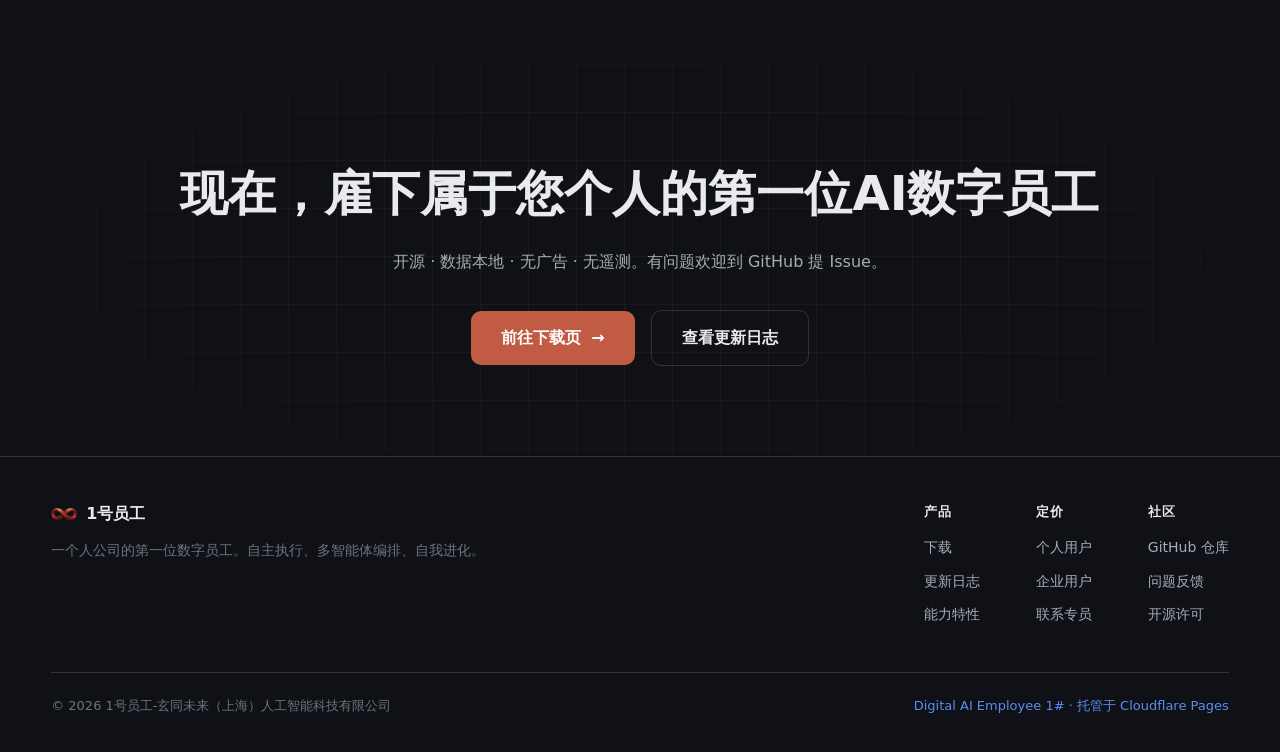
==== commit 8526730f: "release(v1.2.1): 下载页同步 v1.2.1 — 版本号/下载链接/sha256/更新日志/i18n 更新" ====
--- a/index.html
+++ b/index.html
@@ -23,10 +23,10 @@
     "alternateName": "Digital AI Employee 1#",
     "applicationCategory": "BusinessApplication",
     "operatingSystem": "Windows 10/11",
-    "softwareVersion": "1.2.0",
+    "softwareVersion": "1.2.1",
     "description": "一个人公司的第一位数字员工：自主执行、多智能体编排、自我进化、办公文档生成。",
     "url": "https://spec-ai.cn",
-    "downloadUrl": "https://specai-agent-no1-installer.oss-cn-shanghai.aliyuncs.com/specai-1.2.0-win-x64.exe",
+    "downloadUrl": "https://specai-agent-no1-installer.oss-cn-shanghai.aliyuncs.com/specai-1.2.1-win-x64.exe",
     "offers": { "@type": "Offer", "price": "0", "priceCurrency": "CNY" }
   }
   </script>
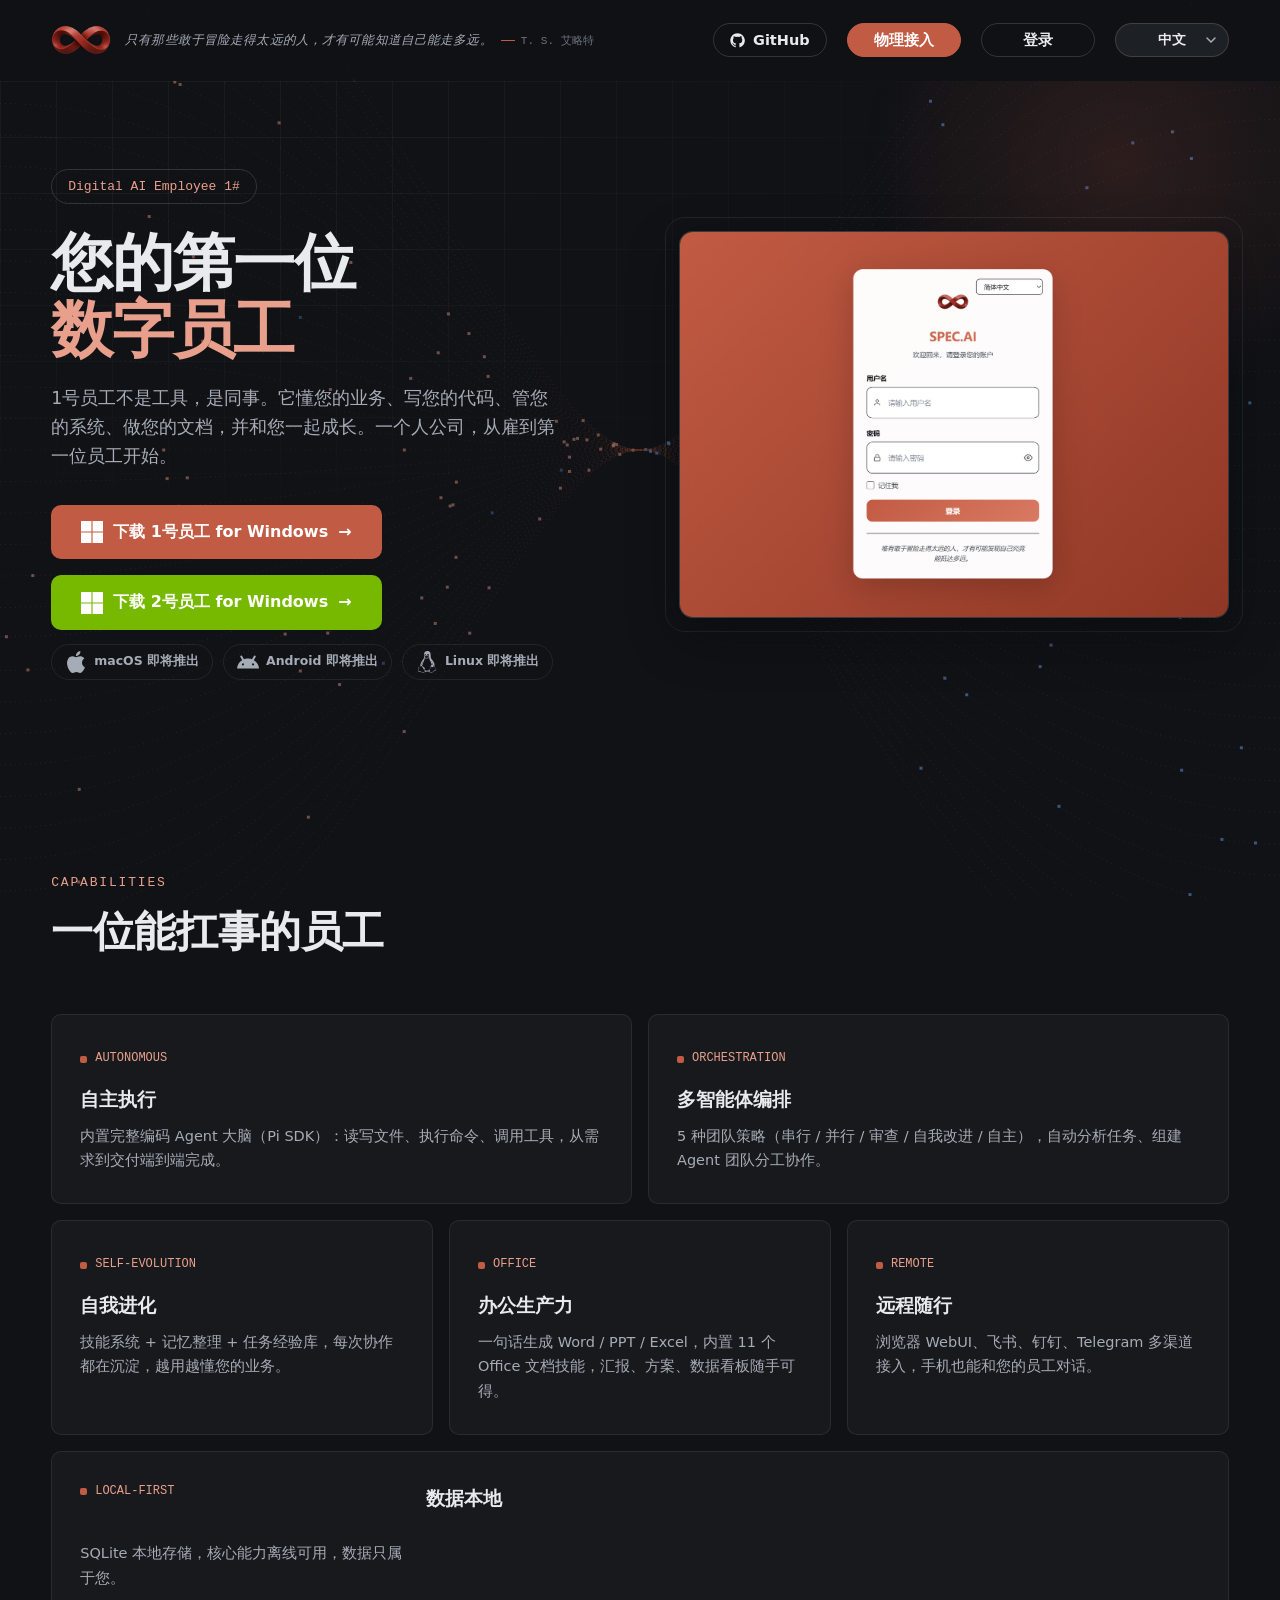
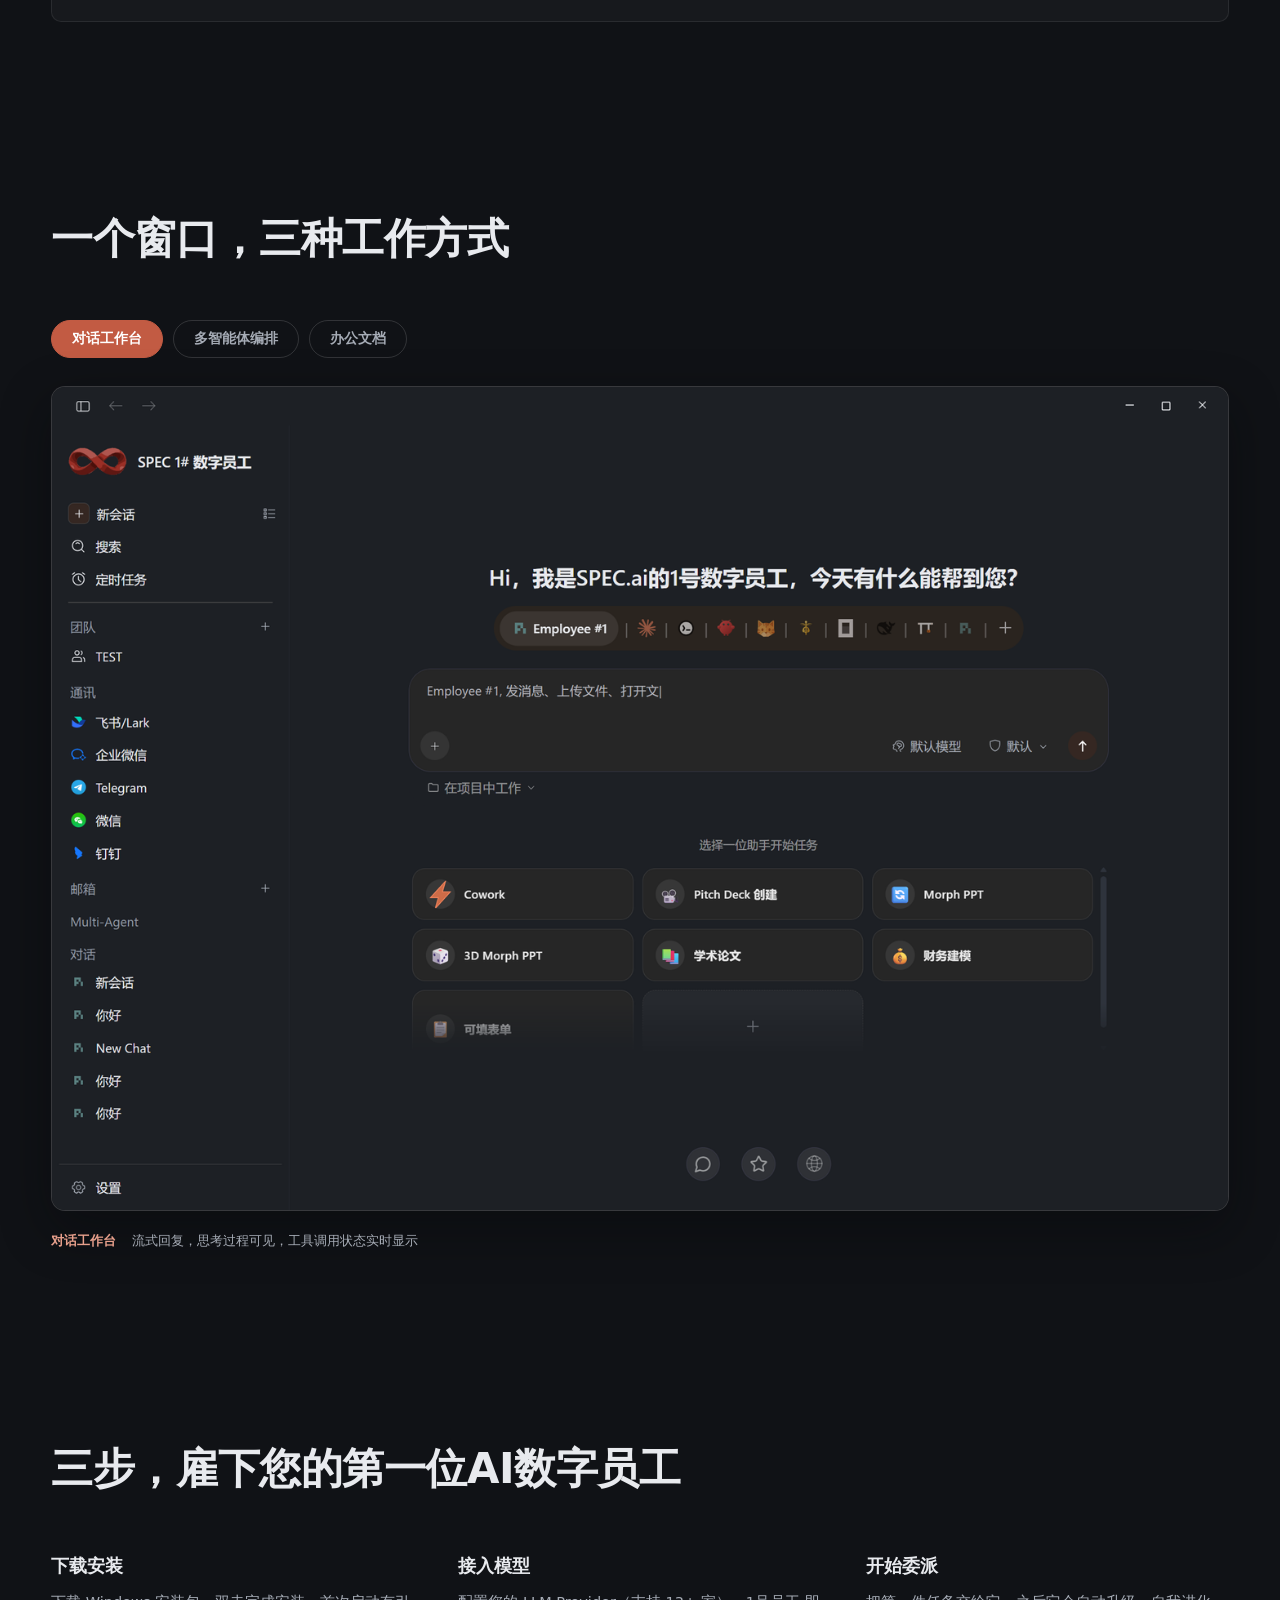
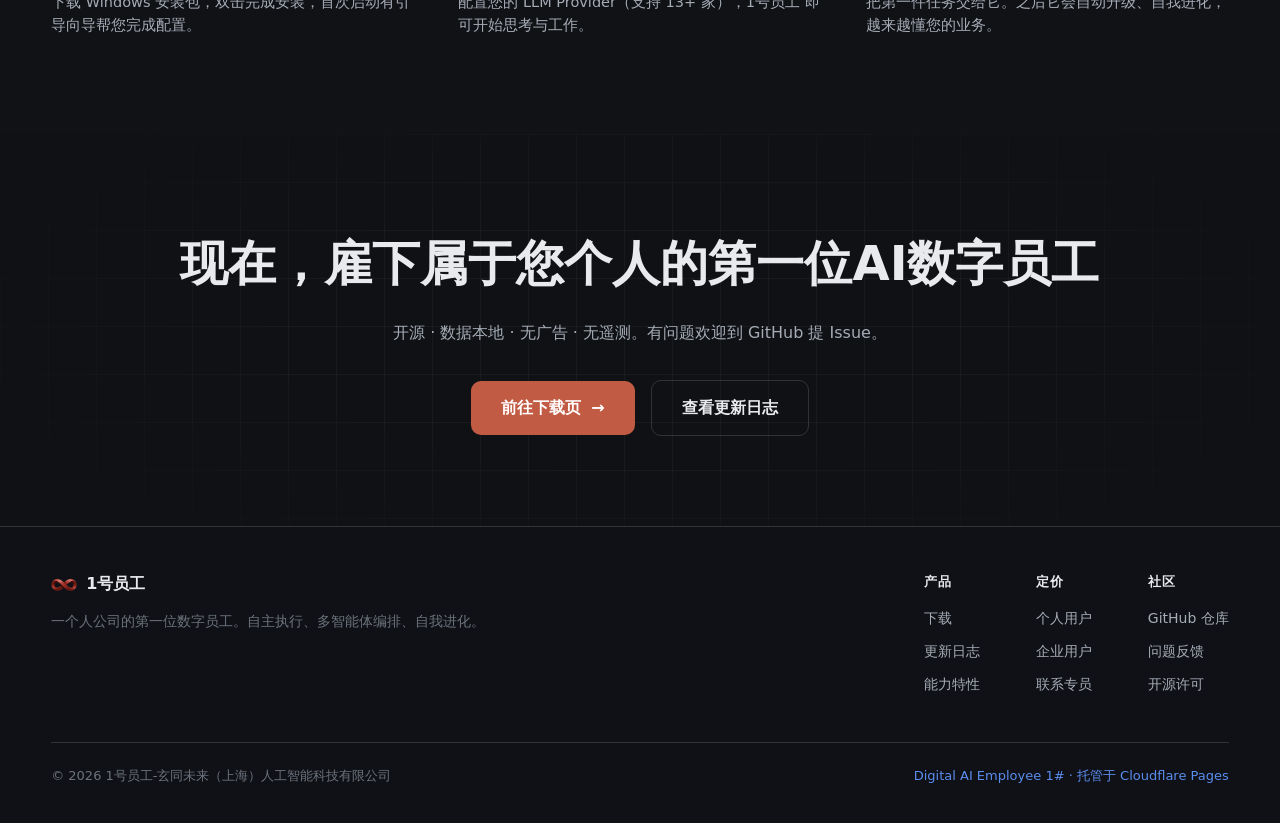
==== commit 73783f4f: "feat(frontend): 主页 hero 新增 2号员工 Windows 下载按钮（NVIDIA 品牌绿） 需求：官网升级加入 2号员工 下载入口。主页"下载 1号员工 for Windows"" ====
--- a/index.html
+++ b/index.html
@@ -13,7 +13,7 @@
   <meta property="og:image:height" content="1013">
   <link rel="icon" type="image/png" href="assets/img/favicon-32.png">
   <link rel="apple-touch-icon" href="assets/img/apple-touch-icon.png">
-  <link rel="stylesheet" href="assets/css/style.css?v=5">
+  <link rel="stylesheet" href="assets/css/style.css?v=6">
   <!-- SoftwareApplication 结构化数据（版本/下载链接随 releases.json 更新时同步修改） -->
   <script type="application/ld+json">
   {
@@ -202,7 +202,7 @@
   </footer>
 
   <script src="assets/i18n/zh.js?v=9"></script>
-  <script src="assets/js/main.js?v=7"></script>
+  <script src="assets/js/main.js?v=8"></script>
   <script src="assets/js/background.js?v=6"></script>
 </body>
 </html>
--- a/assets/css/style.css
+++ b/assets/css/style.css
@@ -318,6 +318,13 @@
 .btn-primary .arrow { transition: transform 0.18s ease; }
 .btn-primary:hover .arrow { transform: translateX(4px); }
 
+/* 2号员工 下载主按钮：NVIDIA 品牌绿（与 .btn-primary 同元素规格，仅配色区分） */
+.btn-nvidia { background: #76B900; color: #fff; }
+.btn-nvidia:hover { background: #8CC63F; box-shadow: 0 12px 30px rgba(118, 185, 0, 0.4); transform: translateY(-2px); }
+.btn-nvidia .arrow { transition: transform 0.18s ease; }
+.btn-nvidia:hover .arrow { transform: translateX(4px); }
+.hero-dl-e2 { margin-top: 2px; }
+
 .btn-ghost-dark { border: 1px solid var(--line); color: var(--text-primary); background: transparent; }
 .btn-ghost-dark:hover { border-color: rgba(255, 255, 255, 0.4); transform: translateY(-2px); }
 
